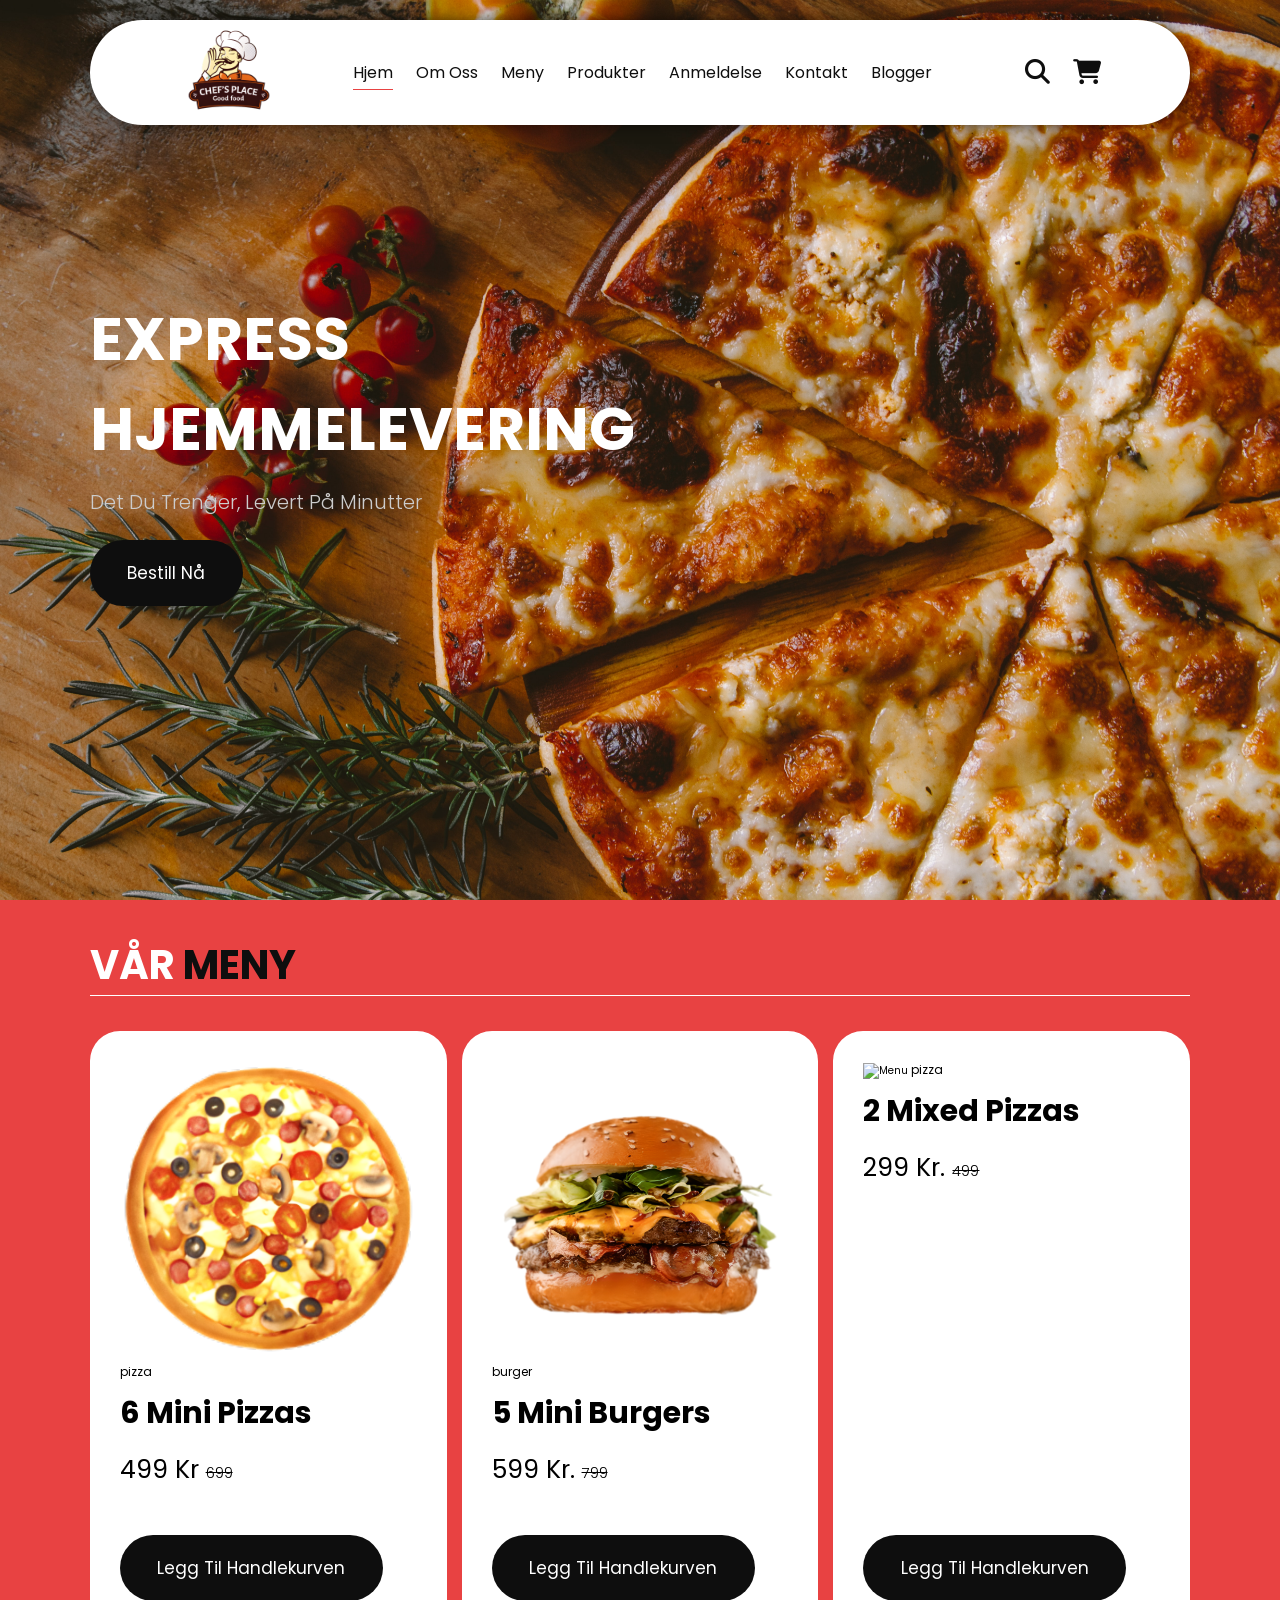
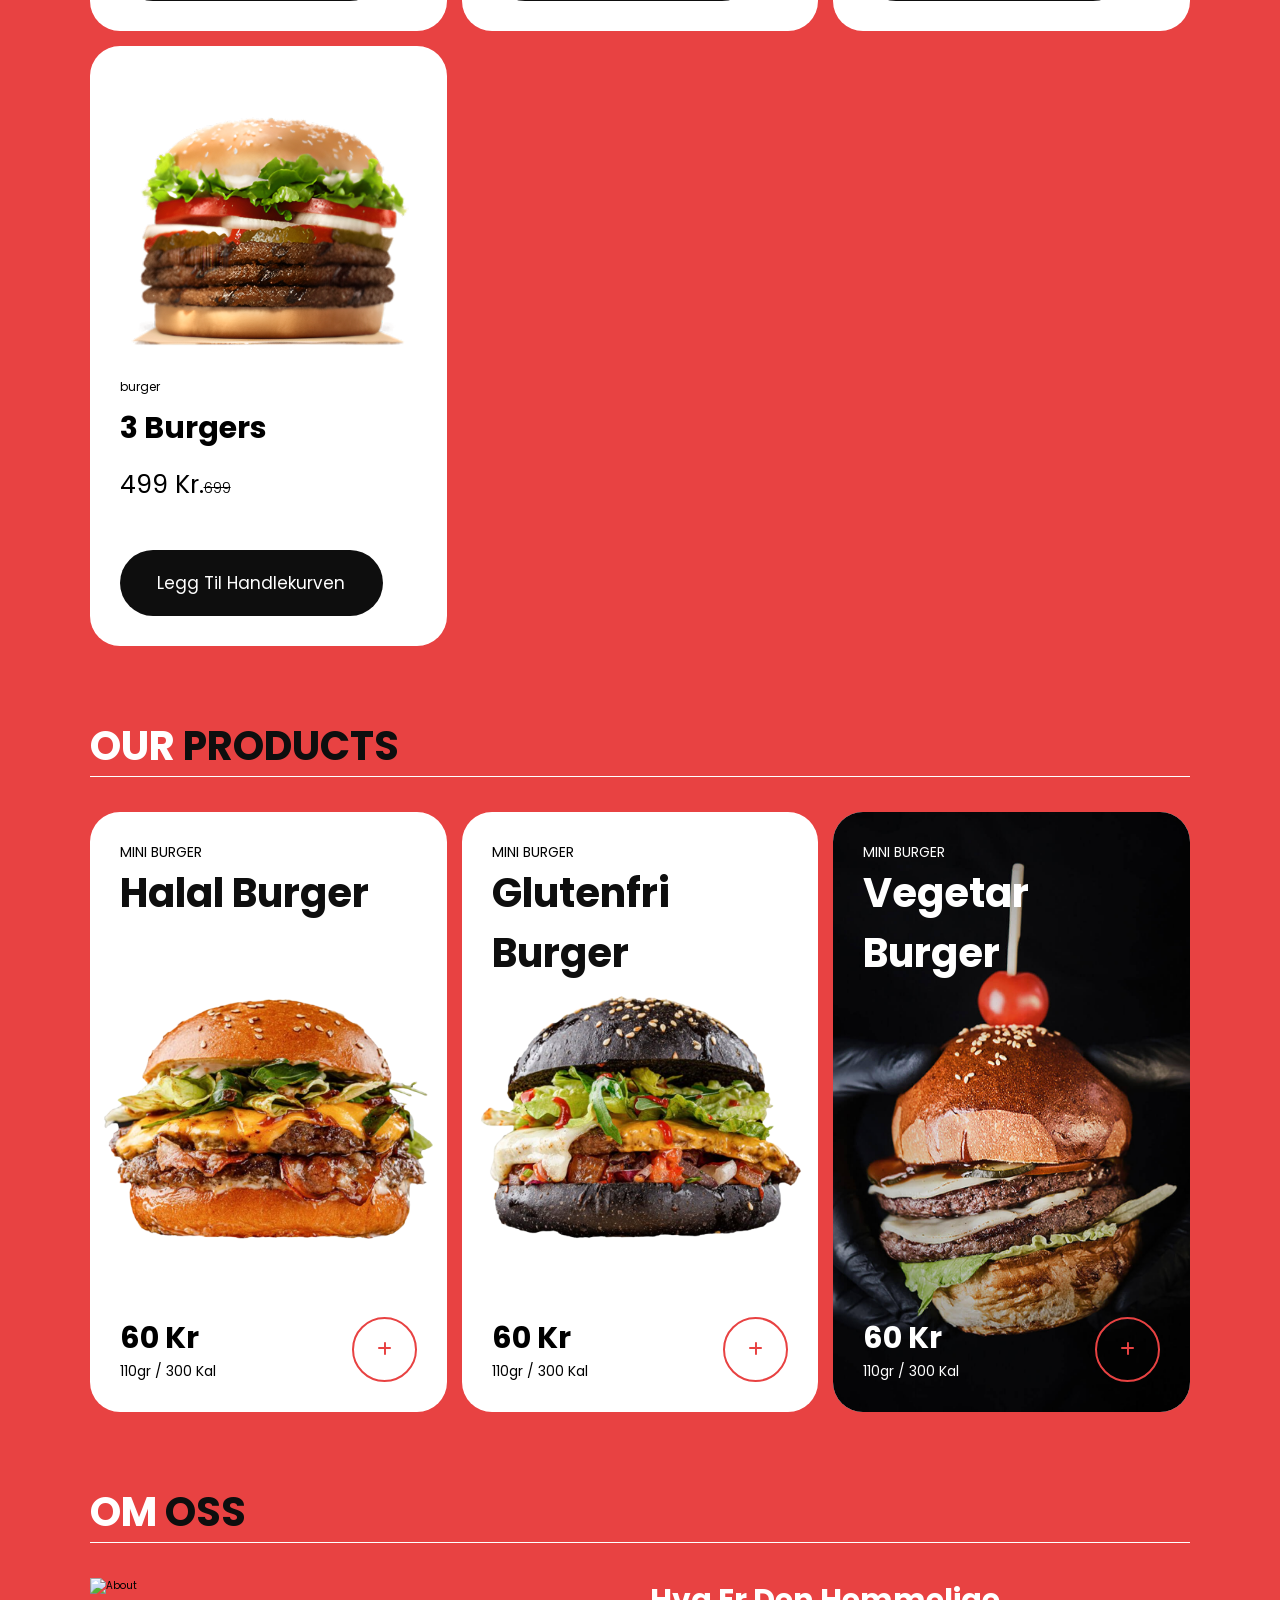
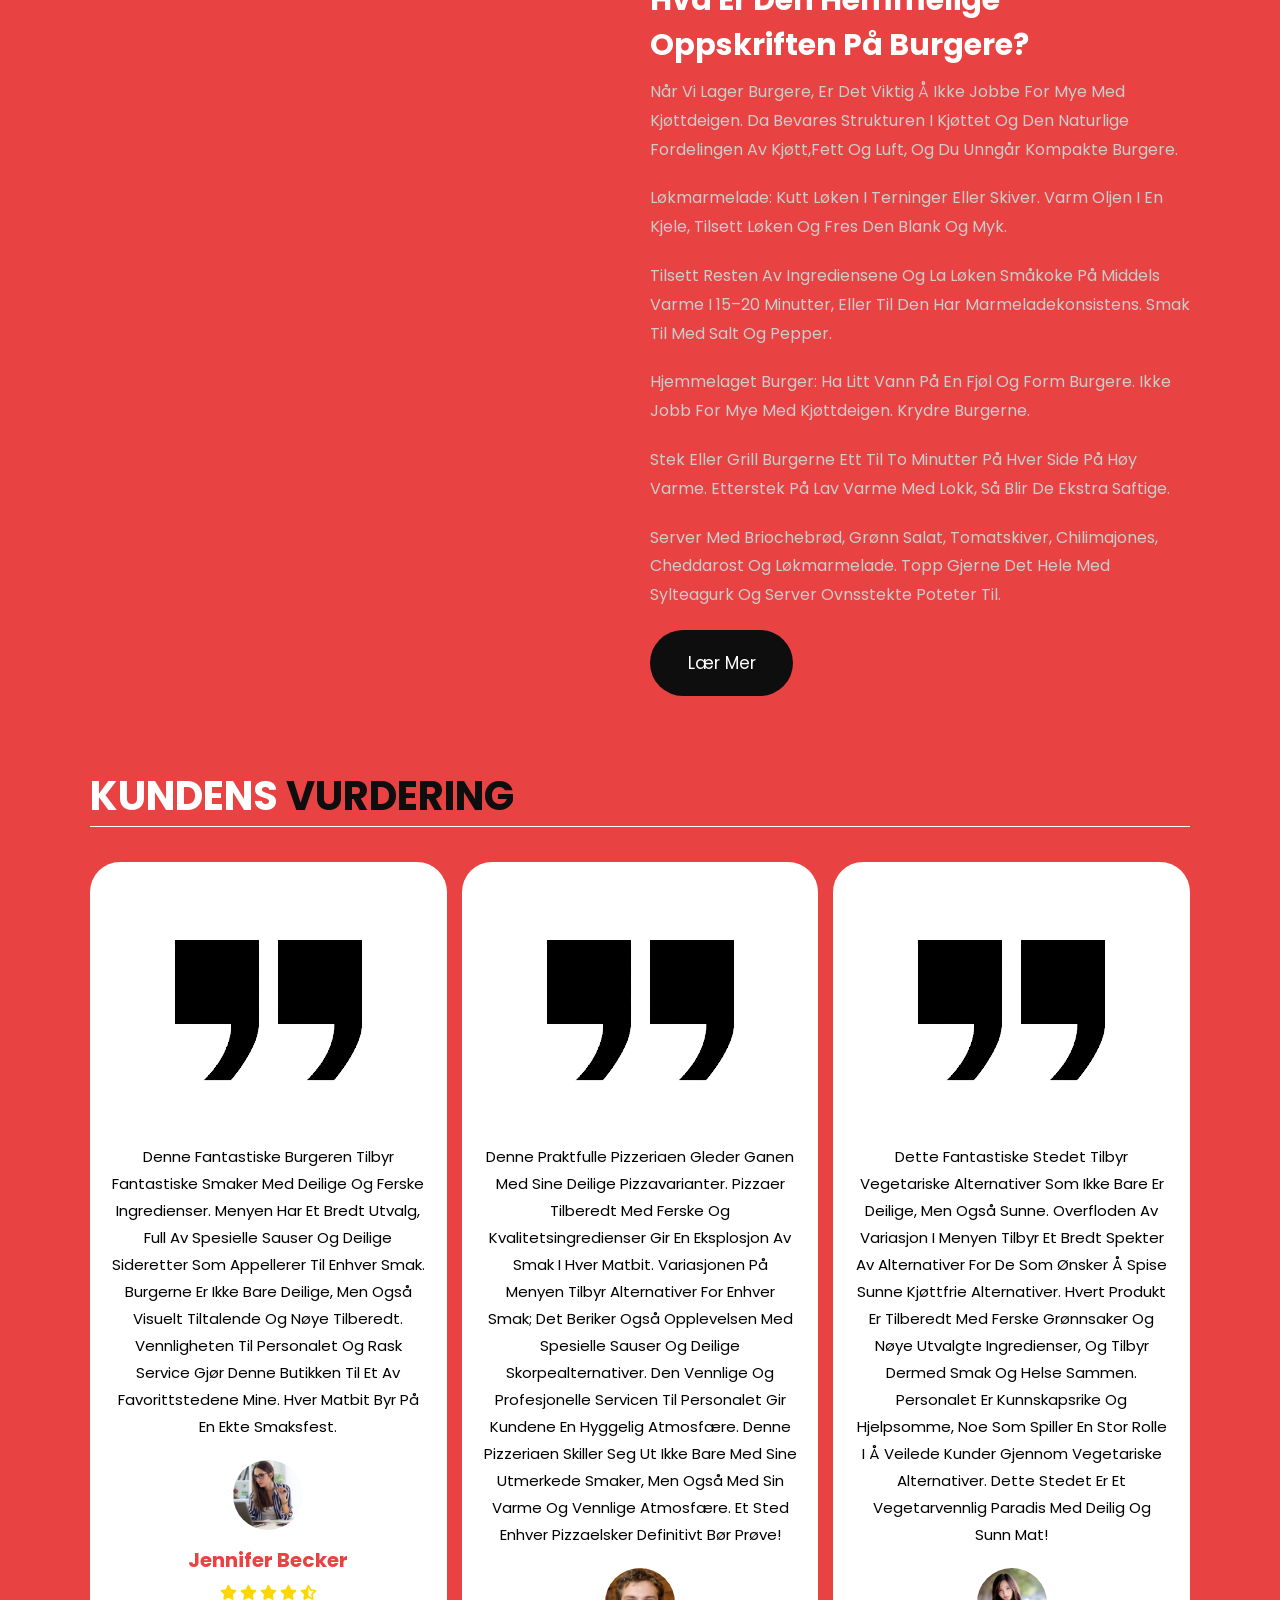
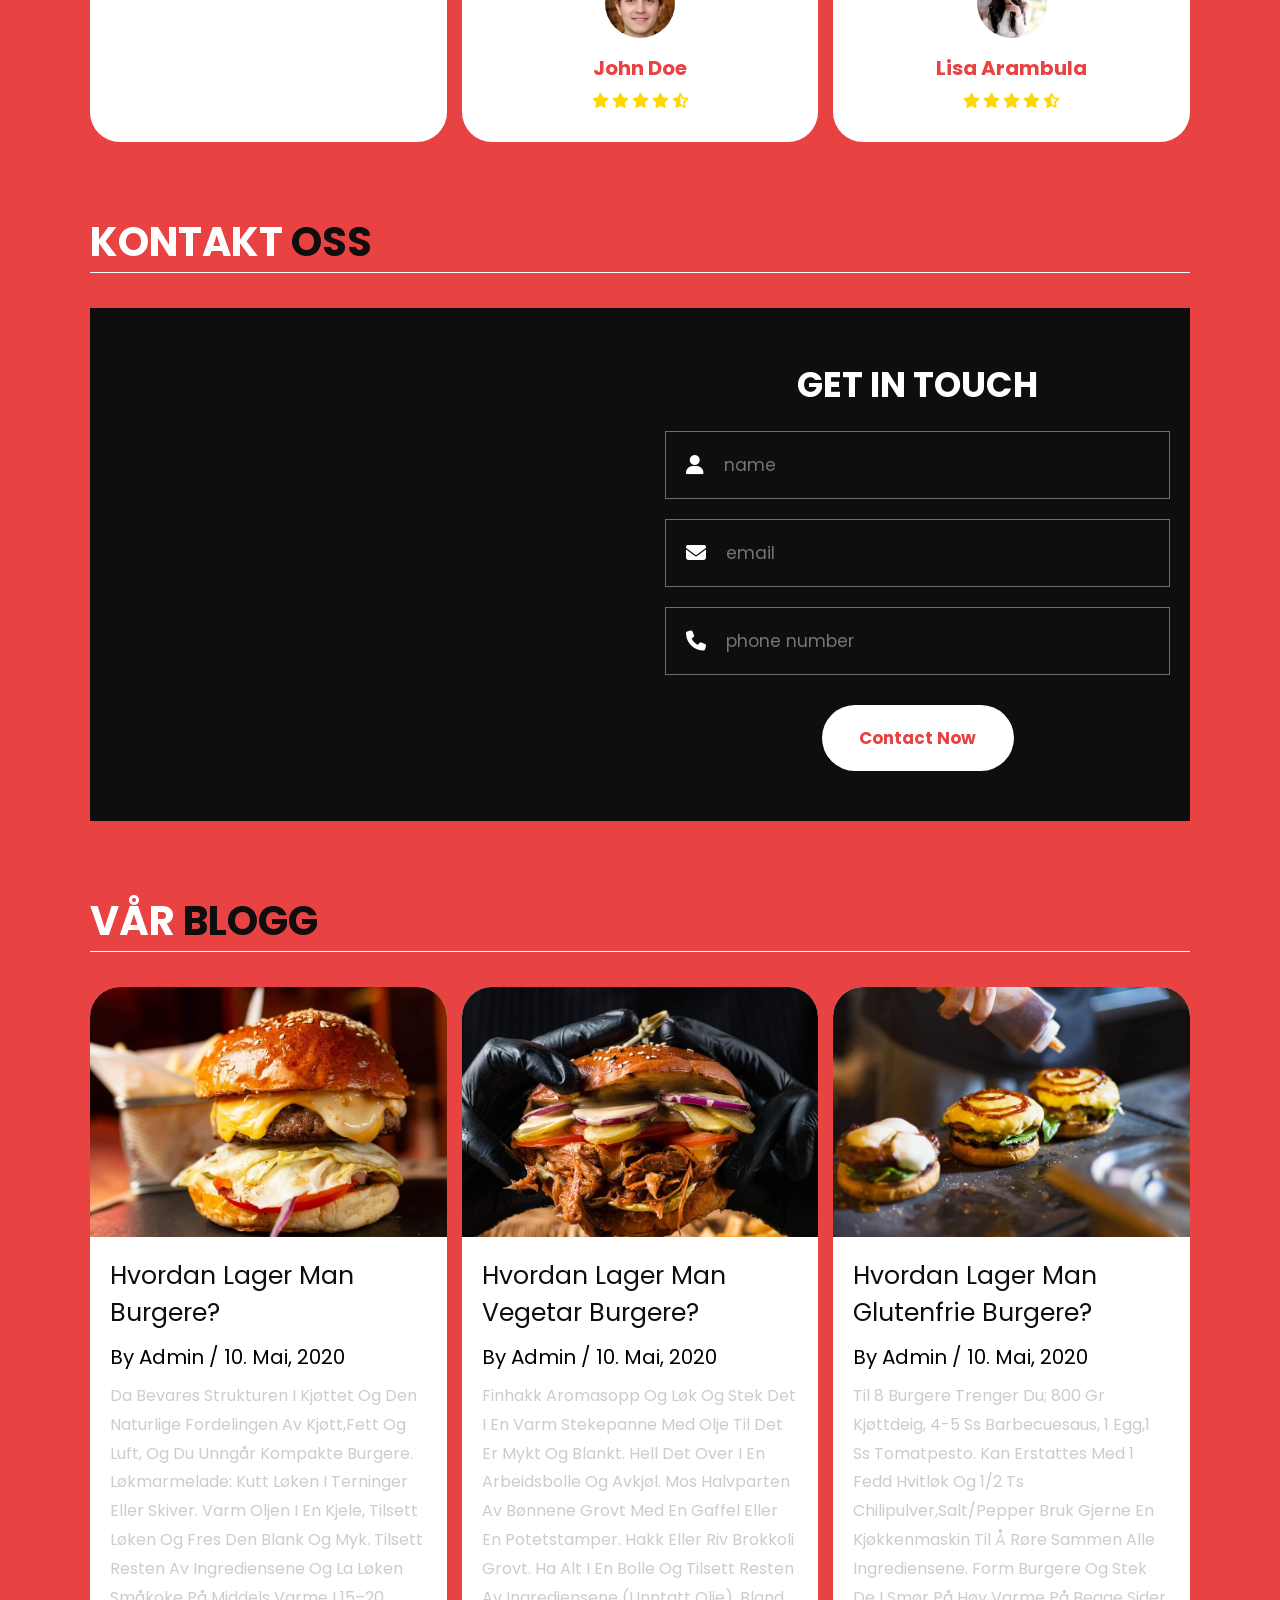
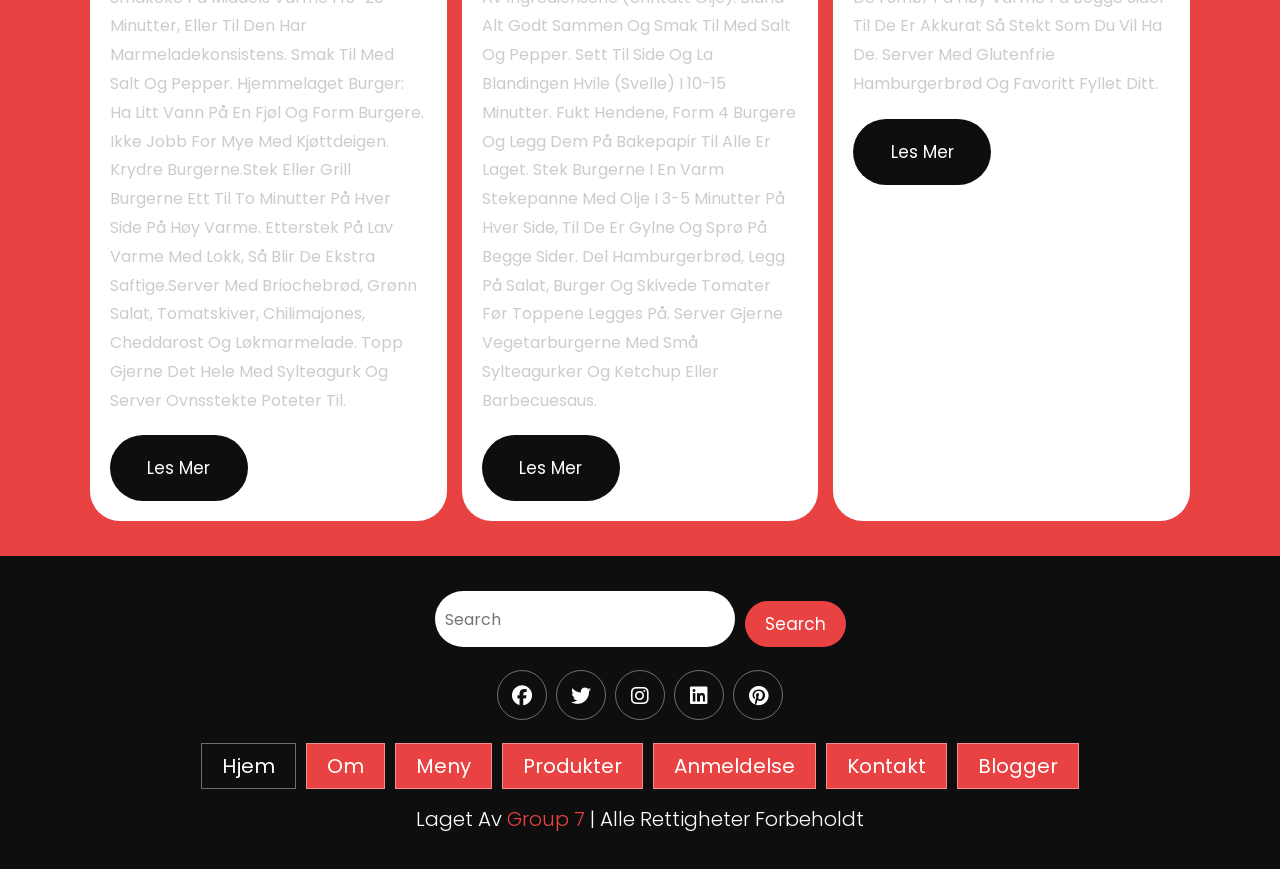
==== Group/index.html @ 188da36e "Add files via upload" ====
<!DOCTYPE html>
<html lang="en">
  <head>
    <meta charset="UTF-8" />
    <meta http-equiv="X-UA-Compatible" content="IE=edge" />
    <meta name="viewport" content="width=device-width, initial-scale=1.0" />
    <link
      rel="stylesheet"
      href="https://cdnjs.cloudflare.com/ajax/libs/font-awesome/6.1.1/css/all.min.css"
      integrity="sha512-KfkfwYDsLkIlwQp6LFnl8zNdLGxu9YAA1QvwINks4PhcElQSvqcyVLLD9aMhXd13uQjoXtEKNosOWaZqXgel0g=="
      crossorigin="anonymous"
      referrerpolicy="no-referrer"
    />
    <title>Restaurant Web Site</title>
    <link rel="stylesheet" href="styles/style.css" />
  </head>
  <body>
    <!--! header section start  -->
    <header class="header">
      <a href="#" class="logo">
        <img src="images/logo.png" alt="logo" />
      </a>
      <nav class="navbar">
        <a href="index.html" class="active">Hjem</a>
        <a href="about.html">Om Oss</a>
        <a href="menu.html">Meny</a>
        <a href="produkter.html">Produkter</a>
        <a href="review.html">Anmeldelse</a>
        <a href="contact.html">Kontakt</a>
        <a href="blogs.html">Blogger</a>
      </nav>

      <div class="buttons">
        <button id="search-btn">
          <i class="fas fa-search"></i>
        </button>
        <button id="cart-btn">
          <i class="fas fa-shopping-cart"></i>
        </button>
        <button id="menu-btn">
          <i class="fas fa-bars"></i>
        </button>
      </div>

      <div class="search-form">
        <input
          type="text"
          class="search-input"
          id="search-box"
          placeholder="search here"
        />
        <i class="fas fa-search"></i>
      </div>

      <div class="cart-items-container">
        <div class="cart-item">
          <i class="fas fa-times"></i>
          <img src="images/menu-1.png" alt="menu" />
          <div class="content">
            <h3>cart item 01</h3>
            <div class="price">149 Kr./-</div>
          </div>
        </div>
        <div class="cart-item">
          <i class="fas fa-times"></i>
          <img src="images/menu-2.png" alt="menu" />
          <div class="content">
            <h3>cart item 02</h3>
            <div class="price">149 Kr./-</div>
          </div>
        </div>
        <div class="cart-item">
          <i class="fas fa-times"></i>
          <img src="images/menu-3.png" alt="menu" />
          <div class="content">
            <h3>cart item 03</h3>
            <div class="price">149 Kr./-</div>
          </div>
        </div>
        <div class="cart-item">
          <i class="fas fa-times"></i>
          <img src="images/menu-4.png" alt="menu" />
          <div class="content">
            <h3>cart item 04</h3>
            <div class="price">149 Kr./-</div>
          </div>
        </div>
        <a href="#" class="btn">til kassen</a>
      </div>
    </header>
    <!--! header section end  -->

    <!--! home section start  -->
    <section class="home" id="home">
      <div class="content">
        <h3>EXPRESS HJEMMELEVERING</h3>
        <p>
          Det du trenger, levert på minutter
        </p>
        <a href="#" class="btn">Bestill nå</a>
      </div>
    </section>
    <!--! home section end  -->

    <!--! menu section start  -->
    <section class="menu" id="menu">
      <h1 class="heading">vår <span>meny</span></h1>
      <div class="box-container">
        <div class="box">
          <div class="box-head">
            <img src="images/menu-1.png" alt="menu" />
            <span class="menu-category">PIZZA</span>
            <h3>6 Mini Pizzas</h3>
            <div class="price">499 Kr <span>699</span></div>
          </div>
          <div class="box-bottom">
            <a href="#" class="btn">Legg til handlekurven</a>
          </div>
        </div>
        <div class="box">
          <div class="box-head">
            <img src="images/menu-2.png" alt="menu" />
            <span class="menu-category">Burger</span>
            <h3>5 Mini Burgers</h3>
            <div class="price">599 Kr. <span>799</span></div>
          </div>
          <div class="box-bottom">
            <a href="#" class="btn">Legg til handlekurven</a>
          </div>
        </div>
        <div class="box">
          <div class="box-head">
            <img src="images/menu-3.png" alt="menu" />
            <span class="menu-category">PIZZA</span>
            <h3>2 Mixed Pizzas</h3>
            <div class="price">299 Kr. <span> 499</span></div>
          </div>
          <div class="box-bottom">
            <a href="#" class="btn">Legg til handlekurven</a>
          </div>
        </div>
        <div class="box">
          <div class="box-head">
            <img src="images/menu-4.png" alt="menu" />
            <span class="menu-category">Burger</span>
            <h3>3 Burgers</h3>
            <div class="price">499 Kr.<span>699</span></div>
          </div>
          <div class="box-bottom">
            <a href="#" class="btn">Legg til handlekurven</a>
          </div>
        </div>
      </div>
    </section>
    <!--! menu section end  -->

    <!--! products section start  -->
    <section class="products" id="products">
      <h1 class="heading">our <span>products</span></h1>
      <div class="box-container">
        <div class="box">
          <div class="box-head">
            <span class="title">MINI BURGER</span>
            <a href="#" class="name">Halal Burger</a>
          </div>
          <div class="image">
            <img src="images/product-1.png" alt="" />
          </div>
          <div class="box-bottom">
            <div class="info">
              <b class="price">60 Kr</b>
              <span class="amount">110gr / 300 Kal</span>
            </div>
            <div class="product-btn">
              <a href="#">
                <i class="fas fa-plus"></i>
              </a>
            </div>
          </div>
        </div>
        <div class="box">
          <div class="box-head">
            <span class="title">MINI BURGER</span>
            <a href="#" class="name">Glutenfri Burger</a>
          </div>
          <div class="image">
            <img src="images/product-2.png" alt="" />
          </div>
          <div class="box-bottom">
            <div class="info">
              <b class="price">60 Kr</b>
              <span class="amount">110gr / 300 Kal</span>
            </div>
            <div class="product-btn">
              <a href="#">
                <i class="fas fa-plus"></i>
              </a>
            </div>
          </div>
        </div>
        <div class="box dark-bg">
          <div class="box-head">
            <span class="title">MINI BURGER</span>
            <a href="#" class="name">Vegetar Burger</a>
          </div>
          <div class="image">
            <img src="images/dark-product.jpg" alt="" />
          </div>
          <div class="box-bottom">
            <div class="info">
              <b class="price">60 Kr</b>
              <span class="amount">110gr / 300 Kal</span>
            </div>
            <div class="product-btn">
              <a href="#">
                <i class="fas fa-plus"></i>
              </a>
            </div>
          </div>
        </div>
      </div>
    </section>
    <!--! products section end  -->

    <!--! about section start  -->
    <section class="about" id="about">
      <h1 class="heading">om <span>oss</span></h1>
      <div class="row">
        <div class="image">
          <img src="images/about.jpg" alt="about" />
        </div>
        <div class="content">
          <h3>Hva er den hemmelige oppskriften på burgere?</h3>
          <p>
           Når vi lager burgere, er det viktig å ikke jobbe for mye med kjøttdeigen. 
           Da bevares strukturen i kjøttet og den naturlige fordelingen av kjøtt,fett og luft, og du unngår kompakte burgere.
          </p>
          <p>
            Løkmarmelade: Kutt løken i terninger eller skiver. Varm oljen i en kjele, tilsett løken og fres den blank og myk.
          </p>
          <p>
            Tilsett resten av ingrediensene og la løken småkoke på middels varme i 15–20 minutter, eller til den har marmeladekonsistens. 
            Smak til med salt og pepper.
          </p>
          <p>
            Hjemmelaget burger: Ha litt vann på en fjøl og form burgere. Ikke jobb for mye med kjøttdeigen. Krydre burgerne.
          </p>
          <p>
            Stek eller grill burgerne ett til to minutter på hver side på høy varme. Etterstek på lav varme med lokk, så blir de ekstra saftige.
          </p>
          <p>
            Server med briochebrød, grønn salat, tomatskiver, chilimajones, cheddarost og løkmarmelade. 
            Topp gjerne det hele med sylteagurk og server ovnsstekte poteter til.
          </p>
          <a href="#" class="btn">Lær mer</a>
        </div>
      </div>
    </section>
    <!--! about section end  -->

    <!--! review section start  -->
    <section class="review" id="review">
      <h1 class="heading">kundens <span>vurdering</span></h1>
      <div class="box-container">
        <div class="box">
          <img src="images/quote.png" alt="quote" />
          <p>
            Denne fantastiske burgeren tilbyr fantastiske smaker med deilige og ferske ingredienser. 
            Menyen har et bredt utvalg, full av spesielle sauser og deilige sideretter som appellerer til enhver smak. 
            Burgerne er ikke bare deilige, men også visuelt tiltalende og nøye tilberedt. 
            Vennligheten til personalet og rask service gjør denne butikken til et av favorittstedene mine. 
            Hver matbit byr på en ekte smaksfest.
          </p>
          <img src="images/avatar-1.png" alt="avatar" class="user" />
          <h3>Jennifer Becker</h3>
          <div class="stars">
            <i class="fas fa-star"></i>
            <i class="fas fa-star"></i>
            <i class="fas fa-star"></i>
            <i class="fas fa-star"></i>
            <i class="fas fa-star-half-alt"></i>
          </div>
        </div>
        <div class="box">
          <img src="images/quote.png" alt="quote" />
          <p>
            Denne praktfulle pizzeriaen gleder ganen med sine deilige pizzavarianter. 
            Pizzaer tilberedt med ferske og kvalitetsingredienser gir en eksplosjon av smak i hver matbit. 
            Variasjonen på menyen tilbyr alternativer for enhver smak; Det beriker også opplevelsen med spesielle sauser og deilige skorpealternativer. 
            Den vennlige og profesjonelle servicen til personalet gir kundene en hyggelig atmosfære. 
            Denne pizzeriaen skiller seg ut ikke bare med sine utmerkede smaker, men også med sin varme og vennlige atmosfære. 
            Et sted enhver pizzaelsker definitivt bør prøve!
          </p>
          <img src="images/avatar-2.png" alt="avatar" class="user" />
          <h3>John Doe</h3>
          <div class="stars">
            <i class="fas fa-star"></i>
            <i class="fas fa-star"></i>
            <i class="fas fa-star"></i>
            <i class="fas fa-star"></i>
            <i class="fas fa-star-half-alt"></i>
          </div>
        </div>
        <div class="box">
          <img src="images/quote.png" alt="quote" />
          <p>
            Dette fantastiske stedet tilbyr vegetariske alternativer som ikke bare er deilige, men også sunne. 
            Overfloden av variasjon i menyen tilbyr et bredt spekter av alternativer for de som ønsker å spise sunne kjøttfrie alternativer. 
            Hvert produkt er tilberedt med ferske grønnsaker og nøye utvalgte ingredienser, og tilbyr dermed smak og helse sammen. 
            Personalet er kunnskapsrike og hjelpsomme, noe som spiller en stor rolle i å veilede kunder gjennom vegetariske alternativer. 
            Dette stedet er et vegetarvennlig paradis med deilig og sunn mat!
          </p>
          <img src="images/avatar-3.png" alt="avatar" class="user" />
          <h3>Lisa Arambula</h3>
          <div class="stars">
            <i class="fas fa-star"></i>
            <i class="fas fa-star"></i>
            <i class="fas fa-star"></i>
            <i class="fas fa-star"></i>
            <i class="fas fa-star-half-alt"></i>
          </div>
        </div>
      </div>
    </section>
    <!--! review section end  -->

    <!--! contact section start  -->
    <section class="contact" id="contact">
      <h1 class="heading">Kontakt <span>oss</span></h1>
      <div class="row">
        <iframe
          class="map"
          src="https://www.google.com/maps/embed?pb=!1m18!1m12!1m3!1d64915.3130275022!2d8.919912361915458!3d59.43968668289546!2m3!1f0!2f0!3f0!3m2!1i1024!2i768!4f13.1!3m3!1m2!1s0x46474e788c5012f5%3A0xd43bd1440190d12!2sB%C3%B8%2C%20Midt-telemark!5e0!3m2!1str!2sno!4v1709452170781!5m2!1str!2sno"
          loading="lazy"
          referrerpolicy="no-referrer-when-downgrade"
        ></iframe>
        <form>
          <h3>get in touch</h3>
          <div class="inputBox">
            <i class="fas fa-user"></i>
            <input type="text" placeholder="name" />
          </div>
          <div class="inputBox">
            <i class="fas fa-envelope"></i>
            <input type="email" placeholder="email" />
          </div>
          <div class="inputBox">
            <i class="fas fa-phone"></i>
            <input type="number" placeholder="phone number" />
          </div>
          <input type="submit" class="btn" value="contact now" />
        </form>
      </div>
    </section>
    <!--! contact section end  -->

    <!--! blogs section start  -->
    <section class="blogs" id="blogs">
      <h1 class="heading">vår <span>blogg</span></h1>
      <div class="box-container">
        <div class="box">
          <div class="image">
            <img src="images/blog-1.jpg" alt="blog" />
          </div>
          <div class="content">
            <a href="#" class="title">hvordan lager man burgere?</a>
            <span>by admin / 10. mai, 2020</span>
            <p>
              Da bevares strukturen i kjøttet og den naturlige fordelingen av kjøtt,fett og luft, og du unngår kompakte burgere.
              Løkmarmelade: Kutt løken i terninger eller skiver. Varm oljen i en kjele, tilsett løken og fres den blank og myk.
              Tilsett resten av ingrediensene og la løken småkoke på middels varme i 15–20 minutter, eller til den har marmeladekonsistens. 
              Smak til med salt og pepper.
              Hjemmelaget burger: Ha litt vann på en fjøl og form burgere. Ikke jobb for mye med kjøttdeigen. 
              Krydre burgerne.Stek eller grill burgerne ett til to minutter på hver side på høy varme. 
              Etterstek på lav varme med lokk, så blir de ekstra saftige.Server med briochebrød, grønn salat, tomatskiver, chilimajones, cheddarost og løkmarmelade. 
              Topp gjerne det hele med sylteagurk og server ovnsstekte poteter til.
            </p>
            <a href="#" class="btn">Les mer</a>
          </div>
        </div>
        <div class="box">
          <div class="image">
            <img src="images/blog-2.jpg" alt="blog" />
          </div>
          <div class="content">
            <a href="#" class="title">hvordan lager man vegetar burgere?</a>
            <span>by admin / 10. mai, 2020</span>
            <p>
              Finhakk aromasopp og løk og stek det i en varm stekepanne med olje til det er mykt og blankt. Hell det over i en arbeidsbolle og avkjøl.
              Mos halvparten av bønnene grovt med en gaffel eller en potetstamper. Hakk eller riv brokkoli grovt. Ha alt i en bolle og tilsett resten av ingrediensene (unntatt olje). Bland alt godt sammen og smak til med salt og pepper. Sett til side og la blandingen hvile (svelle) i 10-15 minutter.
              Fukt hendene, form 4 burgere og legg dem på bakepapir til alle er laget. Stek burgerne i en varm stekepanne med olje i 3-5 minutter på hver side, til de er gylne og sprø på begge sider.
              Del hamburgerbrød, legg på salat, burger og skivede tomater før toppene legges på.
              Server gjerne vegetarburgerne med små sylteagurker og ketchup eller barbecuesaus.
            </p>
            <a href="#" class="btn">Les mer</a>
          </div>
        </div>
        <div class="box">
          <div class="image">
            <img src="images/blog-3.jpg" alt="blog" />
          </div>
          <div class="content">
            <a href="#" class="title">hvordan lager man glutenfrie burgere?</a>
            <span>by admin / 10. mai, 2020</span>
            <p>
              Til 8 burgere trenger du;
              800 gr kjøttdeig, 4-5 ss barbecuesaus, 1 egg,1 ss tomatpesto. 
              Kan erstattes med 1 fedd hvitløk og 1/2 ts chilipulver,salt/pepper
              Bruk gjerne en kjøkkenmaskin til å røre sammen alle ingrediensene. Form burgere og stek de i  smør på høy varme på begge sider til de er akkurat så stekt som du vil ha de. Server med glutenfrie hamburgerbrød og favoritt fyllet ditt.
            </p>
            <a href="#" class="btn">Les mer</a>
          </div>
        </div>
      </div>
    </section>
    <!--! blogs section end  -->

    <!--! footer section start  -->
    <section class="footer">
      <div class="search">
        <input type="text" class="search-input" placeholder="Search" />
        <button class="btn btn-primary">search</button>
      </div>
      <div class="share">
        <a href="#" class="fab fa-facebook"></a>
        <a href="#" class="fab fa-twitter"></a>
        <a href="#" class="fab fa-instagram"></a>
        <a href="#" class="fab fa-linkedin"></a>
        <a href="#" class="fab fa-pinterest"></a>
      </div>

      <div class="links">
        <a href="#" class="active">Hjem</a>
        <a href="#">Om</a>
        <a href="#">Meny</a>
        <a href="#">Produkter</a>
        <a href="#">Anmeldelse</a>
        <a href="#">Kontakt</a>
        <a href="#">Blogger</a>
      </div>

      <div class="credit">
        Laget av <span>Group 7</span> | Alle Rettigheter Forbeholdt
      </div>
    </section>
    <!--! footer section end  -->

    <script src="js/script.js"></script>
  </body>
</html>
---- Group/styles/style.css ----
@import url("https://fonts.googleapis.com/css2?family=Poppins:wght@100;300;400;500;600&display=swap");

:root {
  --main-color: #e84242;
  --black-color: #0e0e0e;
  --border: 0.1rem solid rgba(255, 255, 255, 0.4);
}

* {
  font-family: "Poppins", sans-serif;
  margin: 0;
  padding: 0;
  box-sizing: border-box;
  outline: none;
  border: none;
  text-decoration: none;
  text-transform: capitalize;
  transition: 0.2s ease;
}

/*! base html codes  */
html {
  font-size: 62.5%;
  scroll-padding-top: 9rem;
  scroll-behavior: smooth;
  overflow-x: hidden;
}

html::-webkit-scrollbar {
  width: 0.8rem;
  background-color: white;
}

html::-webkit-scrollbar-track {
  background-color: transparent;
}

html::-webkit-scrollbar-thumb {
  border-radius: 3rem;
  background-color: var(--black-color);
}

body {
  background-color: var(--main-color);
  overflow-x: hidden;
}

section {
  padding: 3.5rem 7%;
}

a {
  color: var(--black-color);
  text-decoration: none;
}

.btn {
  margin-top: 1rem;
  display: inline-block;
  padding: 2rem 3.75rem;
  border-radius: 30rem;
  font-size: 1.7rem;
  color: #fff;
  background-color: var(--black-color);
  cursor: pointer;
}

.btn:hover {
  opacity: 0.9;
}

.heading {
  color: #fff;
  text-transform: uppercase;
  font-size: 4rem;
  margin-bottom: 3.5rem;
  border-bottom: 0.1rem solid #fff;
}

.heading span {
  color: var(--black-color);
  text-transform: uppercase;
}

.search-input {
  font-size: 1.6rem;
  color: var(--black-color);
  padding: 1rem;
  text-transform: none;
  border-radius: 3rem;
}

/*! header start  */

.header .search-form {
  position: absolute;
  top: 115%;
  right: 7%;
  background-color: #fff;
  width: 50rem;
  height: 5rem;
  display: flex;
  align-items: center;
  border-radius: 3rem;
  box-shadow: 0px 0px 25px 2px rgb(0 0 0 / 75%);
  transform: scaleY(0);
}

.header .search-form.active {
  transform: scaleY(1);
}

.header .search-form i {
  cursor: pointer;
  font-size: 2.2rem;
  margin-right: 1.5rem;
  color: var(--black-color);
}

.header .search-form input {
  width: 100%;
}

.header .logo img {
  height: 10rem;
}

.header {
  background-color: #fff;
  display: flex;
  align-items: center;
  justify-content: space-between;
  padding: 0 7%;
  margin: 2rem 7%;
  border-radius: 30rem;
  box-shadow: 0px 0px 17px -2px rgba(0, 0, 0, 0.75);
  position: sticky;
  top: 0;
  z-index: 1000;
}

.header .navbar a {
  margin: 0 1rem;
  font-size: 1.6rem;
  color: var(--black-color);
  border-bottom: 0.1rem solid transparent;
}

.header .navbar .active,
.header .navbar a:hover {
  border-color: var(--main-color);
  padding-bottom: 0.5rem;
}

.header .buttons button {
  cursor: pointer;
  font-size: 2.5rem;
  margin-left: 2rem;
  background-color: transparent;
  color: var(--black-color);
}

.header .cart-items-container {
  position: absolute;
  top: 95%;
  height: calc(100vh - 9rem);
  width: 35rem;
  background-color: #fff;
  box-shadow: 0px 20px 14px 0px rgb(0 0 0 / 75%);
  right: -100%;
}

.header .cart-items-container.active {
  right: 3rem;
}

.header .cart-items-container .cart-item {
  position: relative;
  display: flex;
  align-items: center;
  gap: 1.5rem;
  padding: 1.5rem;
}

.header .cart-items-container .cart-item:hover {
  box-shadow: 0px 0px 10px 0px rgba(0, 0, 0, 0.75);
}

.header .cart-items-container .cart-item .fa-times {
  position: absolute;
  top: 1rem;
  right: 1.5rem;
  font-size: 2rem;
  cursor: pointer;
  color: var(--black-color);
}

.header .cart-items-container .cart-item img {
  height: 7rem;
}

.header .cart-items-container .cart-item .content h3 {
  font-size: 2rem;
  color: var(--black-color);
  padding-bottom: 0.5rem;
}

.header .cart-items-container .cart-item .content .price {
  font-size: 1.5rem;
  color: var(--black-color);
}

.header .cart-items-container .btn {
  width: 100%;
  text-align: center;
  border-radius: unset;
}

.header #menu-btn {
  display: none;
}

/*! header end  */

/*! home start  */
.home {
  min-height: 100vh;
  background: url(../images/home.jpg) no-repeat;
  background-size: cover;
  background-position: center;
  margin-top: -14.5rem;
  display: flex;
  align-items: center;
}

.home .content {
  max-width: 60rem;
}

.home .content h3 {
  font-size: 6rem;
  color: #fff;
}

.home .content p {
  font-size: 2rem;
  font-weight: 300;
  line-height: 1.8;
  padding: 1rem 0;
  color: #ccc;
}
/*! home end  */

/*! menu start  */
.menu .box-container {
  display: grid;
  grid-template-columns: repeat(auto-fit, minmax(30rem, 1fr));
  gap: 1.5rem;
}

.menu .box-container .box {
  padding: 3rem;
  background-color: #fff;
  border-radius: 3rem;
  background-color: #fff;
  min-height: 60rem;
  display: flex;
  flex-direction: column;
  align-items: flex-start;
  justify-content: space-between;
}

.menu .box-container .box img {
  width: 100%;
  object-fit: cover;
}

.menu .box-container .box .menu-category {
  font-size: 1.2rem;
  text-transform: lowercase;
}

.menu .box-container .box h3 {
  font-size: 3rem;
  padding: 1rem 0;
}

.menu .box-container .box .price {
  font-size: 2.5rem;
  padding: 0.5rem 0;
}

.menu .box-container .box .price span {
  font-size: 1.5rem;
  text-decoration: line-through;
  font-weight: 300;
}

/*! menu end  */

/*! producst start  */
.products .box-container {
  display: grid;
  grid-template-columns: repeat(auto-fit, minmax(30rem, 1fr));
  gap: 1.5rem;
}

.products .box-container .box {
  text-align: center;
  background-color: #fff;
  position: relative;
  border-radius: 3rem;
  height: 60rem;
  display: flex;
  flex-direction: column;
  justify-content: space-between;
  padding: 3rem;
}

.products .box-container .box .box-head {
  display: flex;
  flex-direction: column;
  align-items: flex-start;
  position: relative;
  z-index: 10;
}

.products .box-container .box .box-head .title {
  font-size: 1.4rem;
}

.products .box-container .box .box-head .name {
  font-size: 4rem;
  font-weight: bold;
  text-align: start;
  overflow-wrap: anywhere;
}

.products .box-container .dark-bg .box-head .name,
.products .box-container .dark-bg .box-head .title {
  color: #fff;
}

.products .box-container img {
  position: absolute;
  top: 50%;
  left: 50%;
  width: 100%;
  object-fit: cover;
  transform: translate(-50%, -50%);
  border-radius: 3rem;
}

.products .box-container .dark-bg img {
  top: 0;
  left: 0;
  width: 100%;
  height: 100%;
  transform: unset;
}

.products .box-container .box-bottom {
  display: flex;
  justify-content: space-between;
  align-items: center;
  position: relative;
  z-index: 10;
}

.products .box-container .box-bottom .info {
  display: flex;
  flex-direction: column;
  align-items: flex-start;
}

.products .box-container .box-bottom .info .price {
  font-size: 3rem;
}

.products .box-container .box-bottom .info .amount {
  font-size: 1.4rem;
}

.products .box-container .dark-bg .box-bottom .info .price,
.products .box-container .dark-bg .box-bottom .info .amount {
  color: #fff;
}

.products .box-container .box-bottom .product-btn a {
  display: flex;
  align-items: center;
  justify-content: center;
  border-radius: 50%;
  width: 6.5rem;
  height: 6.5rem;
  border: 0.2rem solid var(--main-color);
}

.products .box-container .box-bottom .product-btn a i {
  font-size: 1.6rem;
  color: var(--main-color);
}

/*! producst end  */

/*! about start  */
.about .row {
  display: flex;
  flex-wrap: wrap;
  column-gap: 2rem;
}

.about .row .image {
  flex: 1 1 45rem;
}

.about .row img {
  width: 100%;
}

.about .row .content {
  flex: 1 1 45rem;
}

.about .row .content h3 {
  font-size: 3rem;
  color: #fff;
}

.about .row .content p {
  font-size: 1.6rem;
  color: #ccc;
  padding: 1rem 0;
  line-height: 1.8;
}

/*! about end  */

/*! review start  */
.review .box-container {
  display: grid;
  grid-template-columns: repeat(auto-fit, minmax(30rem, 1fr));
  gap: 1.5rem;
}

.review .box-container .box {
  border: var(--border);
  text-align: center;
  padding: 3rem 2rem;
  background-color: #fff;
  border-radius: 3rem;
}

.review .box-container .box p {
  font-size: 1.5rem;
  line-height: 1.8;
  padding: 2rem 0;
}

.review .box-container .box .user {
  height: 7rem;
  width: 7rem;
  border-radius: 50%;
  object-fit: cover;
}

.review .box-container .box h3 {
  padding: 1rem 0;
  font-size: 2rem;
  color: var(--main-color);
}

.review .box-container .box .stars i {
  font-size: 1.5rem;
  color: gold;
}

/*! review end  */

/*! contact start  */
.contact .row {
  display: flex;
  background-color: var(--black-color);
  flex-wrap: wrap;
  gap: 1rem;
}

.contact .row .map {
  flex: 1 1 45rem;
  width: 100%;
  object-fit: cover;
}
.contact .row form {
  flex: 1 1 45rem;
  padding: 5rem 2rem;
  text-align: center;
}

.contact .row form h3 {
  text-transform: uppercase;
  font-size: 3.5rem;
  color: #fff;
}

.contact .row form .inputBox {
  display: flex;
  align-items: center;
  margin: 2rem 0;
  border: var(--border);
}

.contact .row form .inputBox i {
  color: #fff;
  font-size: 2rem;
  padding-left: 2rem;
}

.contact .row form .inputBox input {
  width: 100%;
  padding: 2rem;
  font-size: 1.7rem;
  color: #fff;
  text-transform: none;
  background-color: transparent;
}

.contact .row form .btn {
  color: var(--main-color);
  background-color: #fff;
  font-weight: bold;
}

/*! contact end  */

/*! blog start  */
.blogs .box-container {
  display: grid;
  grid-template-columns: repeat(auto-fit, minmax(30rem, 1fr));
  gap: 1.5rem;
}

.blogs .box-container .box {
  background-color: #fff;
  border-radius: 3rem;
}

.blogs .box-container .box .image {
  height: 25rem;
  overflow: hidden;
  width: 100%;
  border-top-left-radius: 3rem;
  border-top-right-radius: 3rem;
}

.blogs .box-container .box .image img {
  height: 100%;
  object-fit: cover;
  width: 100%;
}

.blogs .box-container .box:hover .image img {
  transform: scale(1.2);
}

.blogs .box-container .box .content {
  padding: 2rem;
}

.blogs .box-container .box .content .title {
  line-height: 1.5;
  font-size: 2.5rem;
}

.blogs .box-container .box .content span {
  display: block;
  padding-top: 1rem;
  font-size: 2rem;
}

.blogs .box-container .box .content p {
  font-size: 1.6rem;
  line-height: 1.8;
  color: #ccc;
  padding: 1rem 0;
}
/*! blog end  */

/*! footer start  */
.footer {
  background-color: var(--black-color);
  text-align: center;
}

.footer .search {
  display: flex;
  justify-content: center;
}

.footer .search .search-input {
  width: 30rem;
}

.footer .search .btn-primary {
  background-color: var(--main-color);
  padding: 1rem 2rem;
  margin-left: 1rem;
}

.footer .share {
  padding: 2rem 0;
}

.footer .share a {
  width: 5rem;
  height: 5rem;
  line-height: 5rem;
  color: #fff;
  font-size: 2rem;
  border: var(--border);
  border-radius: 50%;
  margin: 0.3rem;
}

.footer .share a:hover {
  background-color: var(--main-color);
}

.footer .links {
  display: flex;
  justify-content: center;
  flex-wrap: wrap;
  gap: 1rem;
}

.footer .links a {
  background-color: var(--main-color);
  padding: 0.7rem 2rem;
  color: #fff;
  font-size: 2rem;
  border: var(--border);
}

.footer .links a:hover {
  background-color: var(--black-color);
  opacity: 0.7;
}

.footer .links a.active {
  background-color: var(--black-color);
}

.footer .credit {
  font-size: 2rem;
  color: #fff;
  font-weight: 300;
  padding-top: 1.5rem;
}

.footer .credit span {
  color: var(--main-color);
}
/*! footer end  */

/*! responsive start  */
@media (max-width: 991px) {
  html {
    font-size: 55%;
  }

  .header {
    padding: 1.5rem 2rem;
  }

  .header .logo img {
    height: 7rem;
  }

  section {
    padding: 2rem;
  }

  .products .box-container .box .box-head .name {
    font-size: 3.4rem;
  }
}

@media (max-width: 768px) {
  .header #menu-btn {
    display: inline-block;
  }

  .header .navbar {
    position: absolute;
    top: 95%;
    background-color: #fff;
    height: calc(100vh - 9rem);
    width: 30rem;
    box-shadow: 0px 20px 14px 0px rgb(0 0 0 / 75%);
    right: -100%;
  }

  .header .navbar.active {
    right: 3rem;
  }

  .header .navbar a {
    color: var(--black-color);
    display: block;
    margin: 1.5rem;
    padding: 0.5rem;
    font-size: 2rem;
  }
}

@media (max-width: 576px) {
  html {
    font-size: 50%;
  }

  .header .search-form {
    width: 30rem;
  }
}

/*! responsive end  */
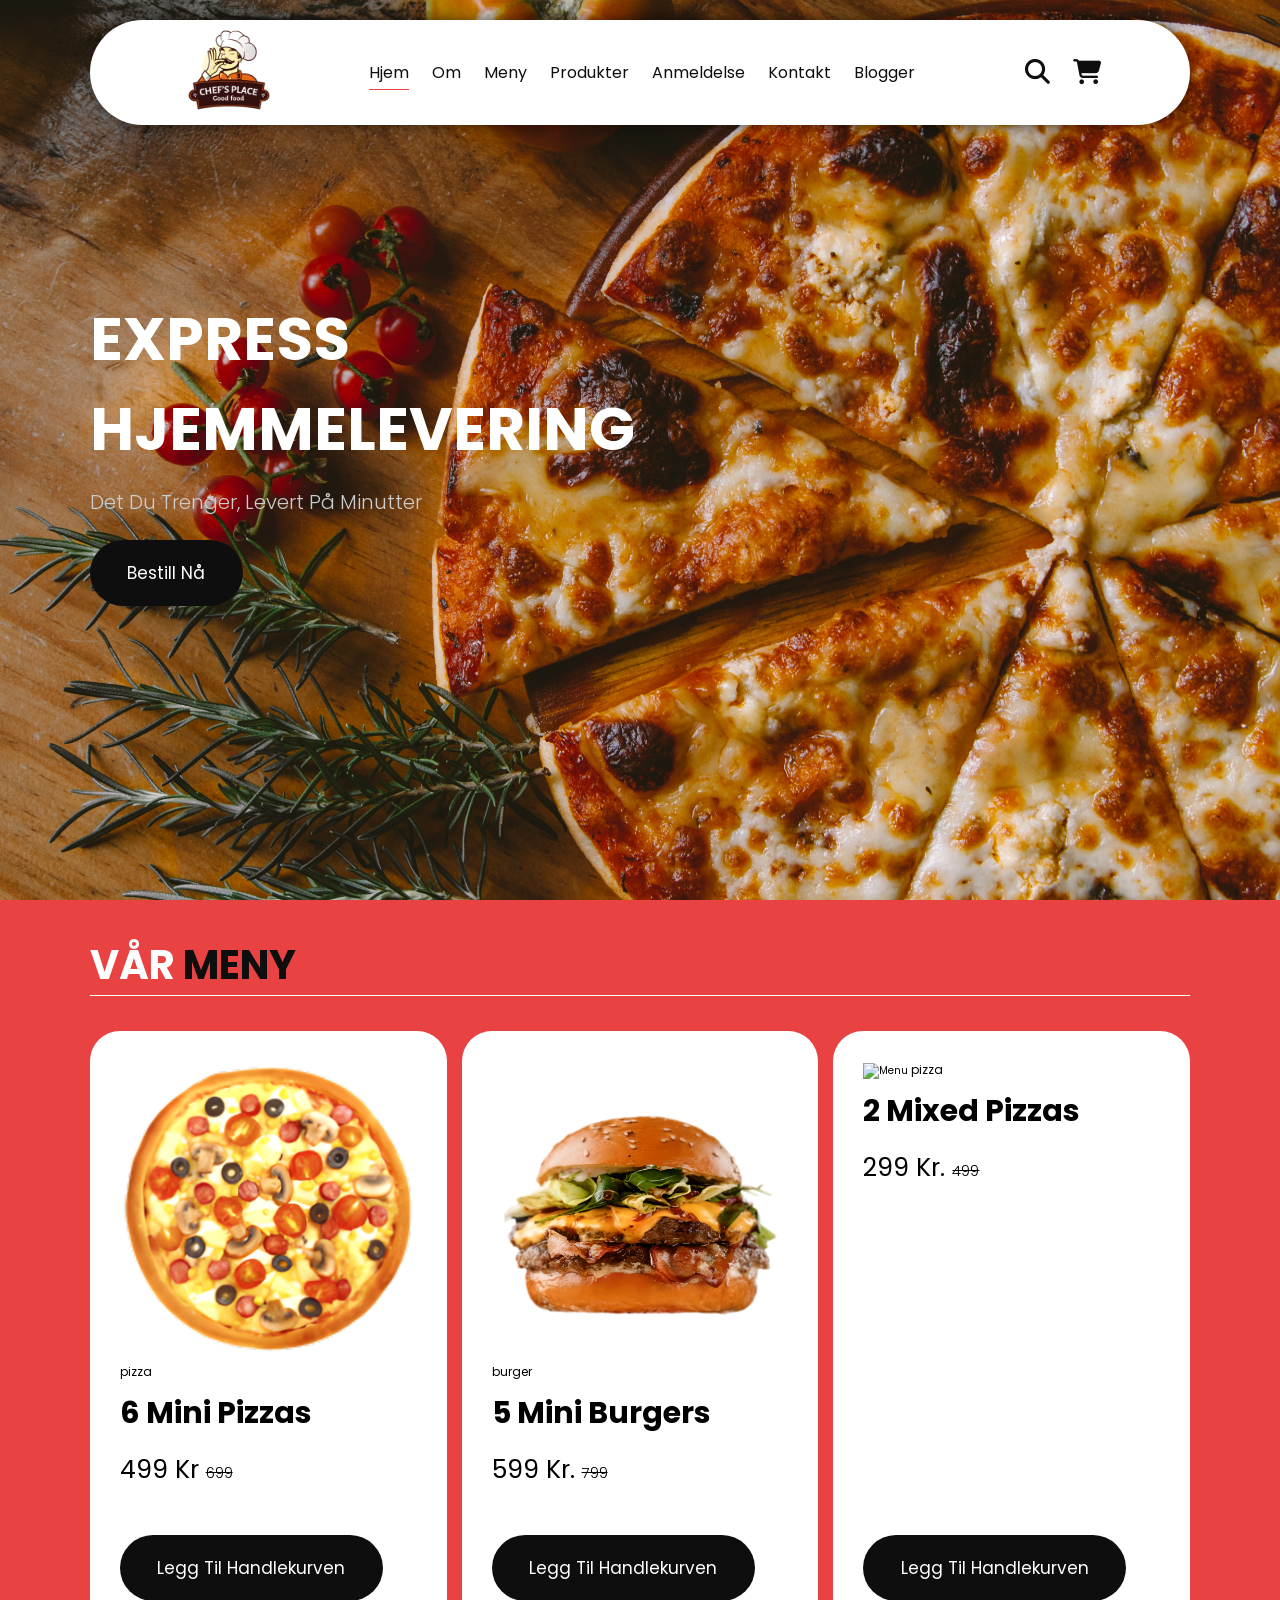
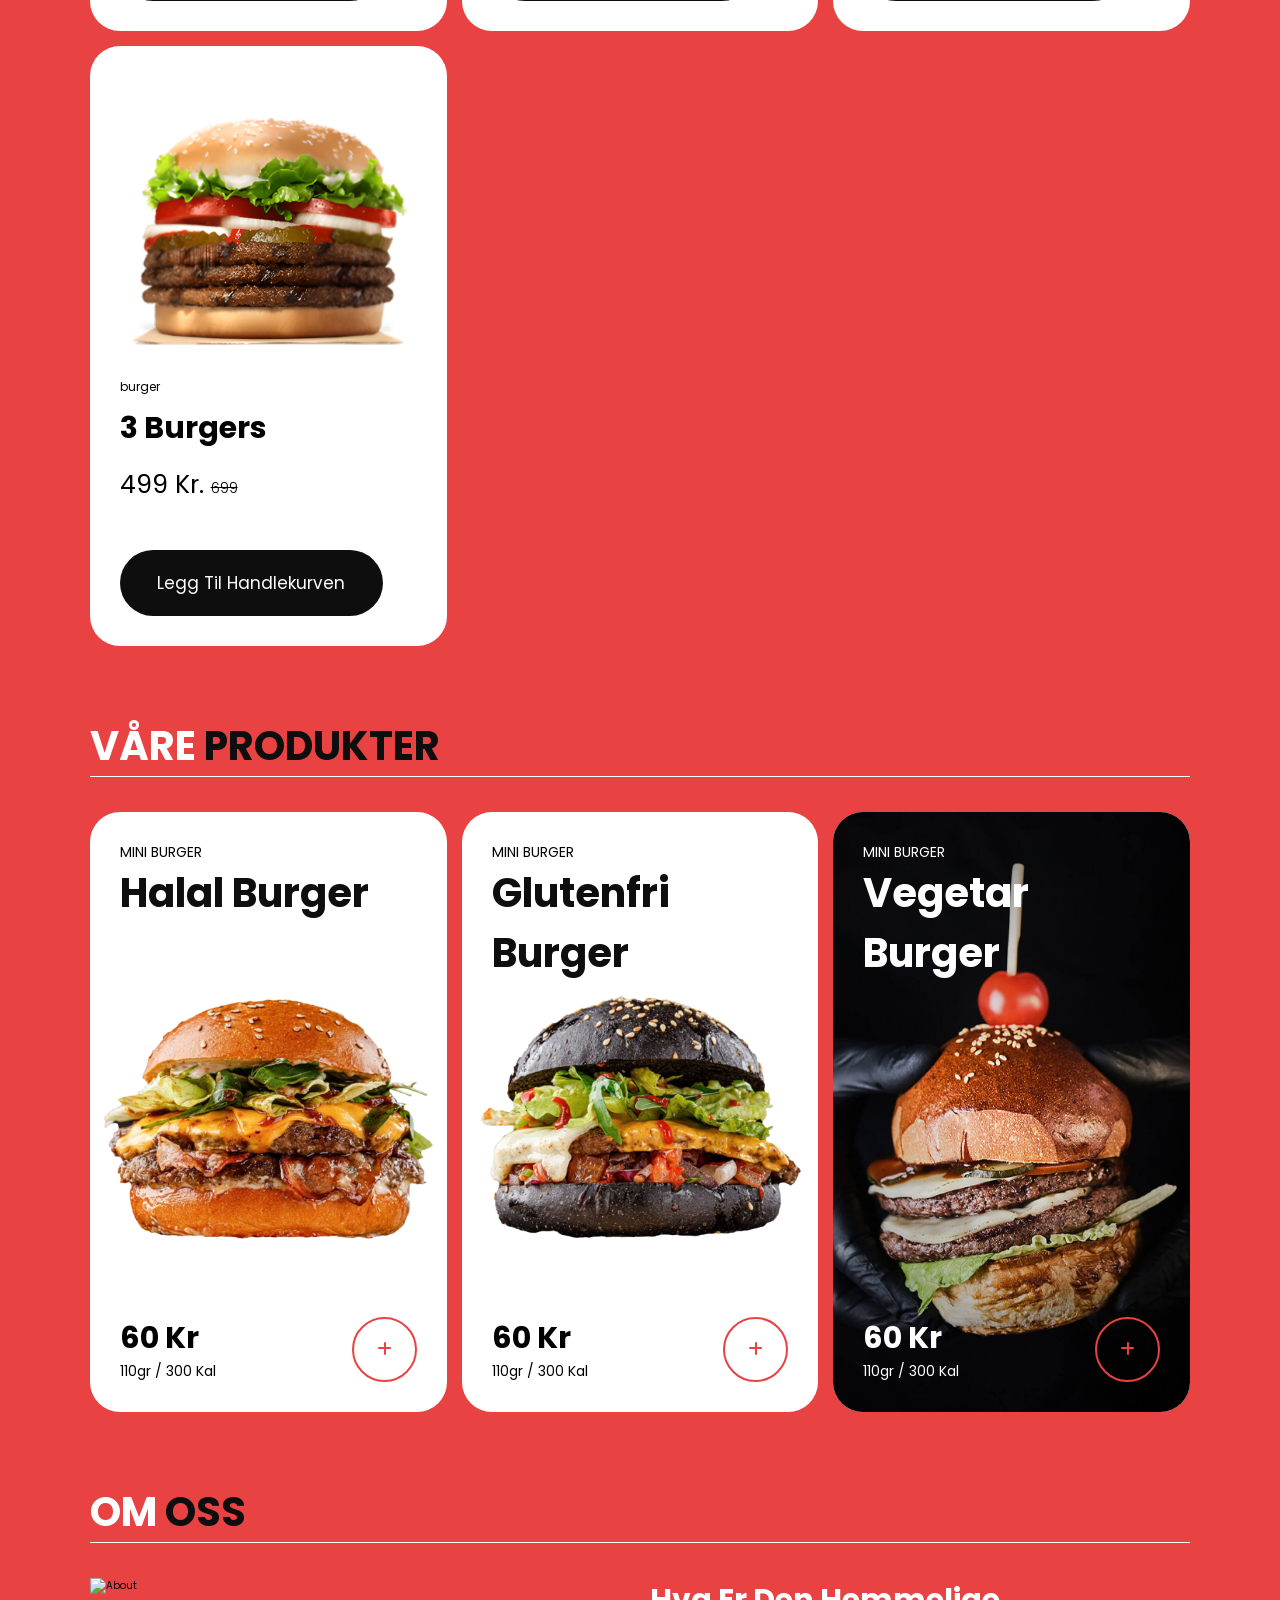
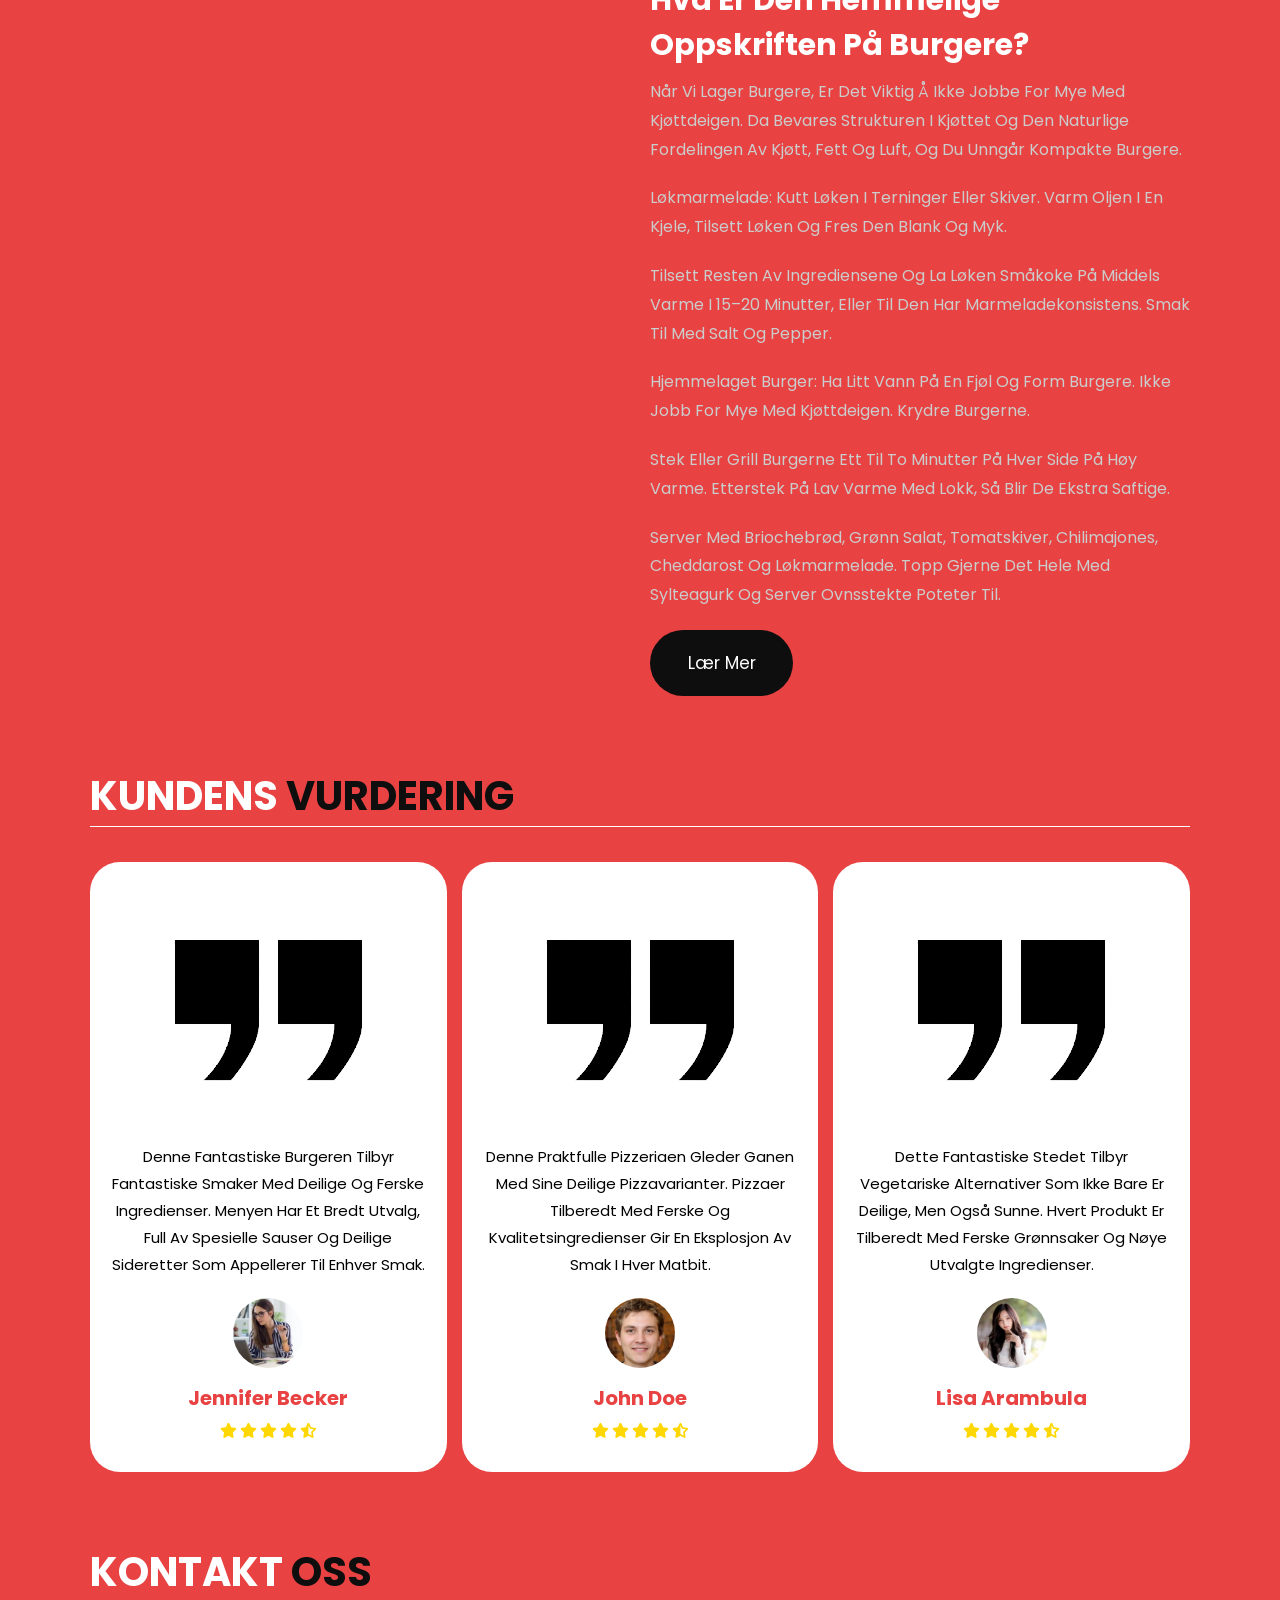
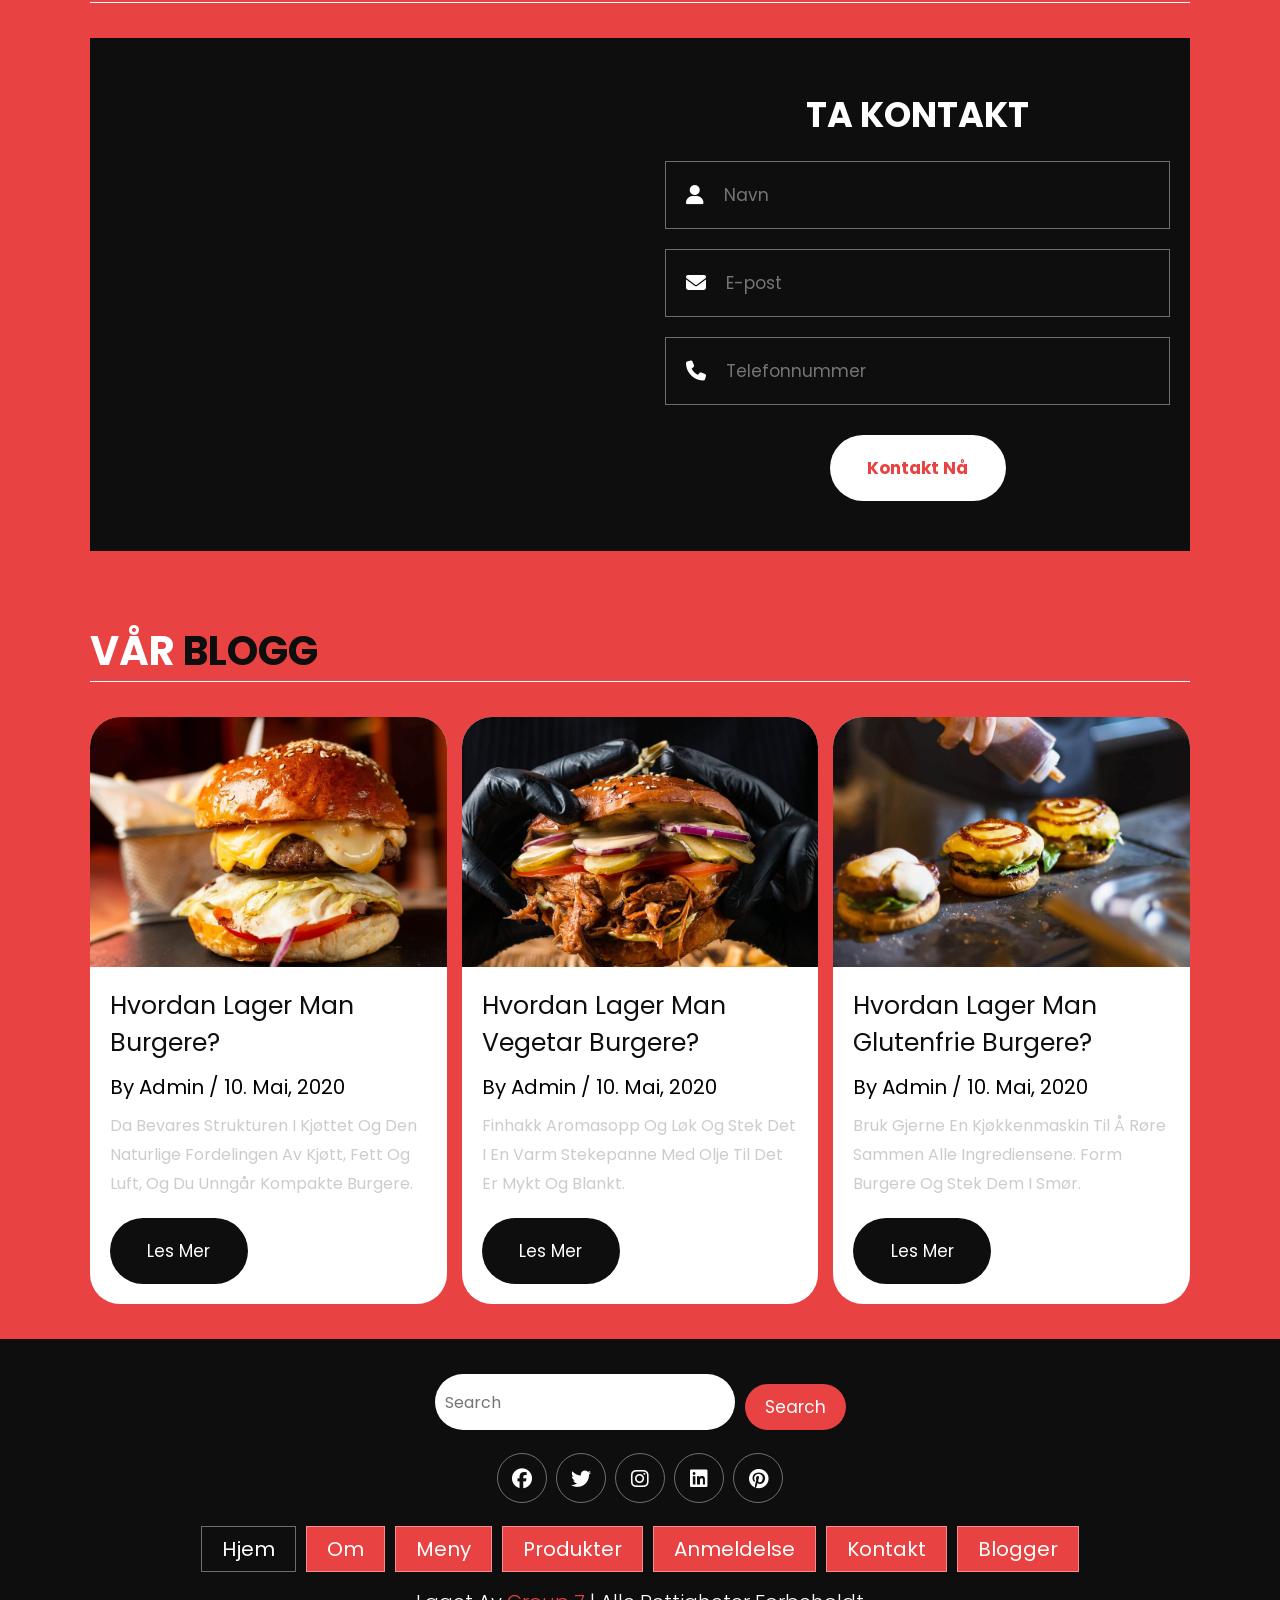
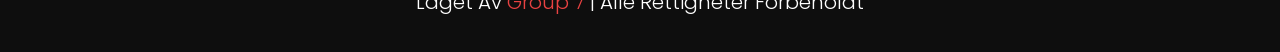
==== commit 694ef6e7: "Update index.html" ====
--- a/Group/index.html
+++ b/Group/index.html
@@ -4,25 +4,29 @@
     <meta charset="UTF-8" />
     <meta http-equiv="X-UA-Compatible" content="IE=edge" />
     <meta name="viewport" content="width=device-width, initial-scale=1.0" />
+
     <link
       rel="stylesheet"
       href="https://cdnjs.cloudflare.com/ajax/libs/font-awesome/6.1.1/css/all.min.css"
-      integrity="sha512-KfkfwYDsLkIlwQp6LFnl8zNdLGxu9YAA1QvwINks4PhcElQSvqcyVLLD9aMhXd13uQjoXtEKNosOWaZqXgel0g=="
+      integrity="sha512-KfkfwYDsLkIlIIwQp6LFn18zNdLGxu9YAA1QvwINks4PhcE1QSvqcyVLLD9aMhXd13uQjoXtEKNosOWaZqXgel0g=="
       crossorigin="anonymous"
       referrerpolicy="no-referrer"
     />
+
     <title>Restaurant Web Site</title>
     <link rel="stylesheet" href="styles/style.css" />
   </head>
+
   <body>
-    <!--! header section start  -->
+    <!-- header section start -->
     <header class="header">
-      <a href="#" class="logo">
+      <a href="index.html" class="logo">
         <img src="images/logo.png" alt="logo" />
       </a>
+
       <nav class="navbar">
         <a href="index.html" class="active">Hjem</a>
-        <a href="about.html">Om Oss</a>
+        <a href="about.html">Om</a>
         <a href="menu.html">Meny</a>
         <a href="produkter.html">Produkter</a>
         <a href="review.html">Anmeldelse</a>
@@ -61,6 +65,7 @@
             <div class="price">149 Kr./-</div>
           </div>
         </div>
+
         <div class="cart-item">
           <i class="fas fa-times"></i>
           <img src="images/menu-2.png" alt="menu" />
@@ -69,6 +74,7 @@
             <div class="price">149 Kr./-</div>
           </div>
         </div>
+
         <div class="cart-item">
           <i class="fas fa-times"></i>
           <img src="images/menu-3.png" alt="menu" />
@@ -77,6 +83,7 @@
             <div class="price">149 Kr./-</div>
           </div>
         </div>
+
         <div class="cart-item">
           <i class="fas fa-times"></i>
           <img src="images/menu-4.png" alt="menu" />
@@ -85,26 +92,26 @@
             <div class="price">149 Kr./-</div>
           </div>
         </div>
-        <a href="#" class="btn">til kassen</a>
+
+        <a href="#" class="btn">Til kassen</a>
       </div>
     </header>
-    <!--! header section end  -->
-
-    <!--! home section start  -->
+    <!-- header section end -->
+
+    <!-- home section start -->
     <section class="home" id="home">
       <div class="content">
         <h3>EXPRESS HJEMMELEVERING</h3>
-        <p>
-          Det du trenger, levert på minutter
-        </p>
-        <a href="#" class="btn">Bestill nå</a>
-      </div>
-    </section>
-    <!--! home section end  -->
-
-    <!--! menu section start  -->
+        <p>Det du trenger, levert på minutter</p>
+        <a href="produkter.html" class="btn">Bestill nå</a>
+      </div>
+    </section>
+    <!-- home section end -->
+
+    <!-- menu section start -->
     <section class="menu" id="menu">
       <h1 class="heading">vår <span>meny</span></h1>
+
       <div class="box-container">
         <div class="box">
           <div class="box-head">
@@ -114,9 +121,10 @@
             <div class="price">499 Kr <span>699</span></div>
           </div>
           <div class="box-bottom">
-            <a href="#" class="btn">Legg til handlekurven</a>
-          </div>
-        </div>
+            <a href="menu.html" class="btn">Legg til handlekurven</a>
+          </div>
+        </div>
+
         <div class="box">
           <div class="box-head">
             <img src="images/menu-2.png" alt="menu" />
@@ -125,46 +133,49 @@
             <div class="price">599 Kr. <span>799</span></div>
           </div>
           <div class="box-bottom">
-            <a href="#" class="btn">Legg til handlekurven</a>
-          </div>
-        </div>
+            <a href="menu.html" class="btn">Legg til handlekurven</a>
+          </div>
+        </div>
+
         <div class="box">
           <div class="box-head">
             <img src="images/menu-3.png" alt="menu" />
             <span class="menu-category">PIZZA</span>
             <h3>2 Mixed Pizzas</h3>
-            <div class="price">299 Kr. <span> 499</span></div>
-          </div>
-          <div class="box-bottom">
-            <a href="#" class="btn">Legg til handlekurven</a>
-          </div>
-        </div>
+            <div class="price">299 Kr. <span>499</span></div>
+          </div>
+          <div class="box-bottom">
+            <a href="menu.html" class="btn">Legg til handlekurven</a>
+          </div>
+        </div>
+
         <div class="box">
           <div class="box-head">
             <img src="images/menu-4.png" alt="menu" />
             <span class="menu-category">Burger</span>
             <h3>3 Burgers</h3>
-            <div class="price">499 Kr.<span>699</span></div>
-          </div>
-          <div class="box-bottom">
-            <a href="#" class="btn">Legg til handlekurven</a>
-          </div>
-        </div>
-      </div>
-    </section>
-    <!--! menu section end  -->
-
-    <!--! products section start  -->
+            <div class="price">499 Kr. <span>699</span></div>
+          </div>
+          <div class="box-bottom">
+            <a href="menu.html" class="btn">Legg til handlekurven</a>
+          </div>
+        </div>
+      </div>
+    </section>
+    <!-- menu section end -->
+
+    <!-- products section start -->
     <section class="products" id="products">
-      <h1 class="heading">our <span>products</span></h1>
+      <h1 class="heading">våre <span>produkter</span></h1>
+
       <div class="box-container">
         <div class="box">
           <div class="box-head">
             <span class="title">MINI BURGER</span>
-            <a href="#" class="name">Halal Burger</a>
-          </div>
-          <div class="image">
-            <img src="images/product-1.png" alt="" />
+            <a href="produkter.html" class="name">Halal Burger</a>
+          </div>
+          <div class="image">
+            <img src="images/product-1.png" alt="Halal Burger" />
           </div>
           <div class="box-bottom">
             <div class="info">
@@ -172,19 +183,20 @@
               <span class="amount">110gr / 300 Kal</span>
             </div>
             <div class="product-btn">
-              <a href="#">
+              <a href="produkter.html">
                 <i class="fas fa-plus"></i>
               </a>
             </div>
           </div>
         </div>
+
         <div class="box">
           <div class="box-head">
             <span class="title">MINI BURGER</span>
-            <a href="#" class="name">Glutenfri Burger</a>
-          </div>
-          <div class="image">
-            <img src="images/product-2.png" alt="" />
+            <a href="produkter.html" class="name">Glutenfri Burger</a>
+          </div>
+          <div class="image">
+            <img src="images/product-2.png" alt="Glutenfri Burger" />
           </div>
           <div class="box-bottom">
             <div class="info">
@@ -192,19 +204,20 @@
               <span class="amount">110gr / 300 Kal</span>
             </div>
             <div class="product-btn">
-              <a href="#">
+              <a href="produkter.html">
                 <i class="fas fa-plus"></i>
               </a>
             </div>
           </div>
         </div>
+
         <div class="box dark-bg">
           <div class="box-head">
             <span class="title">MINI BURGER</span>
-            <a href="#" class="name">Vegetar Burger</a>
-          </div>
-          <div class="image">
-            <img src="images/dark-product.jpg" alt="" />
+            <a href="produkter.html" class="name">Vegetar Burger</a>
+          </div>
+          <div class="image">
+            <img src="images/dark-product.jpg" alt="Vegetar Burger" />
           </div>
           <div class="box-bottom">
             <div class="info">
@@ -212,7 +225,7 @@
               <span class="amount">110gr / 300 Kal</span>
             </div>
             <div class="product-btn">
-              <a href="#">
+              <a href="produkter.html">
                 <i class="fas fa-plus"></i>
               </a>
             </div>
@@ -220,56 +233,63 @@
         </div>
       </div>
     </section>
-    <!--! products section end  -->
-
-    <!--! about section start  -->
+    <!-- products section end -->
+
+    <!-- about section start -->
     <section class="about" id="about">
       <h1 class="heading">om <span>oss</span></h1>
+
       <div class="row">
         <div class="image">
           <img src="images/about.jpg" alt="about" />
         </div>
+
         <div class="content">
           <h3>Hva er den hemmelige oppskriften på burgere?</h3>
           <p>
-           Når vi lager burgere, er det viktig å ikke jobbe for mye med kjøttdeigen. 
-           Da bevares strukturen i kjøttet og den naturlige fordelingen av kjøtt,fett og luft, og du unngår kompakte burgere.
-          </p>
-          <p>
-            Løkmarmelade: Kutt løken i terninger eller skiver. Varm oljen i en kjele, tilsett løken og fres den blank og myk.
-          </p>
-          <p>
-            Tilsett resten av ingrediensene og la løken småkoke på middels varme i 15–20 minutter, eller til den har marmeladekonsistens. 
-            Smak til med salt og pepper.
-          </p>
-          <p>
-            Hjemmelaget burger: Ha litt vann på en fjøl og form burgere. Ikke jobb for mye med kjøttdeigen. Krydre burgerne.
-          </p>
-          <p>
-            Stek eller grill burgerne ett til to minutter på hver side på høy varme. Etterstek på lav varme med lokk, så blir de ekstra saftige.
-          </p>
-          <p>
-            Server med briochebrød, grønn salat, tomatskiver, chilimajones, cheddarost og løkmarmelade. 
-            Topp gjerne det hele med sylteagurk og server ovnsstekte poteter til.
-          </p>
-          <a href="#" class="btn">Lær mer</a>
-        </div>
-      </div>
-    </section>
-    <!--! about section end  -->
-
-    <!--! review section start  -->
+            Når vi lager burgere, er det viktig å ikke jobbe for mye med
+            kjøttdeigen. Da bevares strukturen i kjøttet og den naturlige
+            fordelingen av kjøtt, fett og luft, og du unngår kompakte burgere.
+          </p>
+          <p>
+            Løkmarmelade: Kutt løken i terninger eller skiver. Varm oljen i en
+            kjele, tilsett løken og fres den blank og myk.
+          </p>
+          <p>
+            Tilsett resten av ingrediensene og la løken småkoke på middels varme
+            i 15–20 minutter, eller til den har marmeladekonsistens. Smak til
+            med salt og pepper.
+          </p>
+          <p>
+            Hjemmelaget burger: Ha litt vann på en fjøl og form burgere. Ikke
+            jobb for mye med kjøttdeigen. Krydre burgerne.
+          </p>
+          <p>
+            Stek eller grill burgerne ett til to minutter på hver side på høy
+            varme. Etterstek på lav varme med lokk, så blir de ekstra saftige.
+          </p>
+          <p>
+            Server med briochebrød, grønn salat, tomatskiver, chilimajones,
+            cheddarost og løkmarmelade. Topp gjerne det hele med sylteagurk og
+            server ovnsstekte poteter til.
+          </p>
+          <a href="about.html" class="btn">Lær mer</a>
+        </div>
+      </div>
+    </section>
+    <!-- about section end -->
+
+    <!-- review section start -->
     <section class="review" id="review">
       <h1 class="heading">kundens <span>vurdering</span></h1>
+
       <div class="box-container">
         <div class="box">
           <img src="images/quote.png" alt="quote" />
           <p>
-            Denne fantastiske burgeren tilbyr fantastiske smaker med deilige og ferske ingredienser. 
-            Menyen har et bredt utvalg, full av spesielle sauser og deilige sideretter som appellerer til enhver smak. 
-            Burgerne er ikke bare deilige, men også visuelt tiltalende og nøye tilberedt. 
-            Vennligheten til personalet og rask service gjør denne butikken til et av favorittstedene mine. 
-            Hver matbit byr på en ekte smaksfest.
+            Denne fantastiske burgeren tilbyr fantastiske smaker med deilige og
+            ferske ingredienser. Menyen har et bredt utvalg, full av spesielle
+            sauser og deilige sideretter som appellerer til enhver smak.
           </p>
           <img src="images/avatar-1.png" alt="avatar" class="user" />
           <h3>Jennifer Becker</h3>
@@ -281,15 +301,13 @@
             <i class="fas fa-star-half-alt"></i>
           </div>
         </div>
+
         <div class="box">
           <img src="images/quote.png" alt="quote" />
           <p>
-            Denne praktfulle pizzeriaen gleder ganen med sine deilige pizzavarianter. 
-            Pizzaer tilberedt med ferske og kvalitetsingredienser gir en eksplosjon av smak i hver matbit. 
-            Variasjonen på menyen tilbyr alternativer for enhver smak; Det beriker også opplevelsen med spesielle sauser og deilige skorpealternativer. 
-            Den vennlige og profesjonelle servicen til personalet gir kundene en hyggelig atmosfære. 
-            Denne pizzeriaen skiller seg ut ikke bare med sine utmerkede smaker, men også med sin varme og vennlige atmosfære. 
-            Et sted enhver pizzaelsker definitivt bør prøve!
+            Denne praktfulle pizzeriaen gleder ganen med sine deilige
+            pizzavarianter. Pizzaer tilberedt med ferske og kvalitetsingredienser
+            gir en eksplosjon av smak i hver matbit.
           </p>
           <img src="images/avatar-2.png" alt="avatar" class="user" />
           <h3>John Doe</h3>
@@ -301,14 +319,13 @@
             <i class="fas fa-star-half-alt"></i>
           </div>
         </div>
+
         <div class="box">
           <img src="images/quote.png" alt="quote" />
           <p>
-            Dette fantastiske stedet tilbyr vegetariske alternativer som ikke bare er deilige, men også sunne. 
-            Overfloden av variasjon i menyen tilbyr et bredt spekter av alternativer for de som ønsker å spise sunne kjøttfrie alternativer. 
-            Hvert produkt er tilberedt med ferske grønnsaker og nøye utvalgte ingredienser, og tilbyr dermed smak og helse sammen. 
-            Personalet er kunnskapsrike og hjelpsomme, noe som spiller en stor rolle i å veilede kunder gjennom vegetariske alternativer. 
-            Dette stedet er et vegetarvennlig paradis med deilig og sunn mat!
+            Dette fantastiske stedet tilbyr vegetariske alternativer som ikke
+            bare er deilige, men også sunne. Hvert produkt er tilberedt med
+            ferske grønnsaker og nøye utvalgte ingredienser.
           </p>
           <img src="images/avatar-3.png" alt="avatar" class="user" />
           <h3>Lisa Arambula</h3>
@@ -322,11 +339,12 @@
         </div>
       </div>
     </section>
-    <!--! review section end  -->
-
-    <!--! contact section start  -->
+    <!-- review section end -->
+
+    <!-- contact section start -->
     <section class="contact" id="contact">
-      <h1 class="heading">Kontakt <span>oss</span></h1>
+      <h1 class="heading">kontakt <span>oss</span></h1>
+
       <div class="row">
         <iframe
           class="map"
@@ -334,93 +352,95 @@
           loading="lazy"
           referrerpolicy="no-referrer-when-downgrade"
         ></iframe>
+
         <form>
-          <h3>get in touch</h3>
+          <h3>Ta kontakt</h3>
+
           <div class="inputBox">
             <i class="fas fa-user"></i>
-            <input type="text" placeholder="name" />
-          </div>
+            <input type="text" placeholder="Navn" />
+          </div>
+
           <div class="inputBox">
             <i class="fas fa-envelope"></i>
-            <input type="email" placeholder="email" />
-          </div>
+            <input type="email" placeholder="E-post" />
+          </div>
+
           <div class="inputBox">
             <i class="fas fa-phone"></i>
-            <input type="number" placeholder="phone number" />
-          </div>
-          <input type="submit" class="btn" value="contact now" />
+            <input type="number" placeholder="Telefonnummer" />
+          </div>
+
+          <input type="submit" class="btn" value="Kontakt nå" />
         </form>
       </div>
     </section>
-    <!--! contact section end  -->
-
-    <!--! blogs section start  -->
+    <!-- contact section end -->
+
+    <!-- blogs section start -->
     <section class="blogs" id="blogs">
       <h1 class="heading">vår <span>blogg</span></h1>
+
       <div class="box-container">
         <div class="box">
           <div class="image">
             <img src="images/blog-1.jpg" alt="blog" />
           </div>
           <div class="content">
-            <a href="#" class="title">hvordan lager man burgere?</a>
+            <a href="blogs.html" class="title">Hvordan lager man burgere?</a>
             <span>by admin / 10. mai, 2020</span>
             <p>
-              Da bevares strukturen i kjøttet og den naturlige fordelingen av kjøtt,fett og luft, og du unngår kompakte burgere.
-              Løkmarmelade: Kutt løken i terninger eller skiver. Varm oljen i en kjele, tilsett løken og fres den blank og myk.
-              Tilsett resten av ingrediensene og la løken småkoke på middels varme i 15–20 minutter, eller til den har marmeladekonsistens. 
-              Smak til med salt og pepper.
-              Hjemmelaget burger: Ha litt vann på en fjøl og form burgere. Ikke jobb for mye med kjøttdeigen. 
-              Krydre burgerne.Stek eller grill burgerne ett til to minutter på hver side på høy varme. 
-              Etterstek på lav varme med lokk, så blir de ekstra saftige.Server med briochebrød, grønn salat, tomatskiver, chilimajones, cheddarost og løkmarmelade. 
-              Topp gjerne det hele med sylteagurk og server ovnsstekte poteter til.
+              Da bevares strukturen i kjøttet og den naturlige fordelingen av
+              kjøtt, fett og luft, og du unngår kompakte burgere.
             </p>
-            <a href="#" class="btn">Les mer</a>
-          </div>
-        </div>
+            <a href="blogs.html" class="btn">Les mer</a>
+          </div>
+        </div>
+
         <div class="box">
           <div class="image">
             <img src="images/blog-2.jpg" alt="blog" />
           </div>
           <div class="content">
-            <a href="#" class="title">hvordan lager man vegetar burgere?</a>
+            <a href="blogs.html" class="title">
+              Hvordan lager man vegetar burgere?
+            </a>
             <span>by admin / 10. mai, 2020</span>
             <p>
-              Finhakk aromasopp og løk og stek det i en varm stekepanne med olje til det er mykt og blankt. Hell det over i en arbeidsbolle og avkjøl.
-              Mos halvparten av bønnene grovt med en gaffel eller en potetstamper. Hakk eller riv brokkoli grovt. Ha alt i en bolle og tilsett resten av ingrediensene (unntatt olje). Bland alt godt sammen og smak til med salt og pepper. Sett til side og la blandingen hvile (svelle) i 10-15 minutter.
-              Fukt hendene, form 4 burgere og legg dem på bakepapir til alle er laget. Stek burgerne i en varm stekepanne med olje i 3-5 minutter på hver side, til de er gylne og sprø på begge sider.
-              Del hamburgerbrød, legg på salat, burger og skivede tomater før toppene legges på.
-              Server gjerne vegetarburgerne med små sylteagurker og ketchup eller barbecuesaus.
+              Finhakk aromasopp og løk og stek det i en varm stekepanne med olje
+              til det er mykt og blankt.
             </p>
-            <a href="#" class="btn">Les mer</a>
-          </div>
-        </div>
+            <a href="blogs.html" class="btn">Les mer</a>
+          </div>
+        </div>
+
         <div class="box">
           <div class="image">
             <img src="images/blog-3.jpg" alt="blog" />
           </div>
           <div class="content">
-            <a href="#" class="title">hvordan lager man glutenfrie burgere?</a>
+            <a href="blogs.html" class="title">
+              Hvordan lager man glutenfrie burgere?
+            </a>
             <span>by admin / 10. mai, 2020</span>
             <p>
-              Til 8 burgere trenger du;
-              800 gr kjøttdeig, 4-5 ss barbecuesaus, 1 egg,1 ss tomatpesto. 
-              Kan erstattes med 1 fedd hvitløk og 1/2 ts chilipulver,salt/pepper
-              Bruk gjerne en kjøkkenmaskin til å røre sammen alle ingrediensene. Form burgere og stek de i  smør på høy varme på begge sider til de er akkurat så stekt som du vil ha de. Server med glutenfrie hamburgerbrød og favoritt fyllet ditt.
+              Bruk gjerne en kjøkkenmaskin til å røre sammen alle ingrediensene.
+              Form burgere og stek dem i smør.
             </p>
-            <a href="#" class="btn">Les mer</a>
-          </div>
-        </div>
-      </div>
-    </section>
-    <!--! blogs section end  -->
-
-    <!--! footer section start  -->
+            <a href="blogs.html" class="btn">Les mer</a>
+          </div>
+        </div>
+      </div>
+    </section>
+    <!-- blogs section end -->
+
+    <!-- footer section start -->
     <section class="footer">
       <div class="search">
         <input type="text" class="search-input" placeholder="Search" />
-        <button class="btn btn-primary">search</button>
-      </div>
+        <button class="btn btn-primary">Search</button>
+      </div>
+
       <div class="share">
         <a href="#" class="fab fa-facebook"></a>
         <a href="#" class="fab fa-twitter"></a>
@@ -430,20 +450,20 @@
       </div>
 
       <div class="links">
-        <a href="#" class="active">Hjem</a>
-        <a href="#">Om</a>
-        <a href="#">Meny</a>
-        <a href="#">Produkter</a>
-        <a href="#">Anmeldelse</a>
-        <a href="#">Kontakt</a>
-        <a href="#">Blogger</a>
+        <a href="index.html" class="active">Hjem</a>
+        <a href="about.html">Om</a>
+        <a href="menu.html">Meny</a>
+        <a href="produkter.html">Produkter</a>
+        <a href="review.html">Anmeldelse</a>
+        <a href="contact.html">Kontakt</a>
+        <a href="blogs.html">Blogger</a>
       </div>
 
       <div class="credit">
         Laget av <span>Group 7</span> | Alle Rettigheter Forbeholdt
       </div>
     </section>
-    <!--! footer section end  -->
+    <!-- footer section end -->
 
     <script src="js/script.js"></script>
   </body>
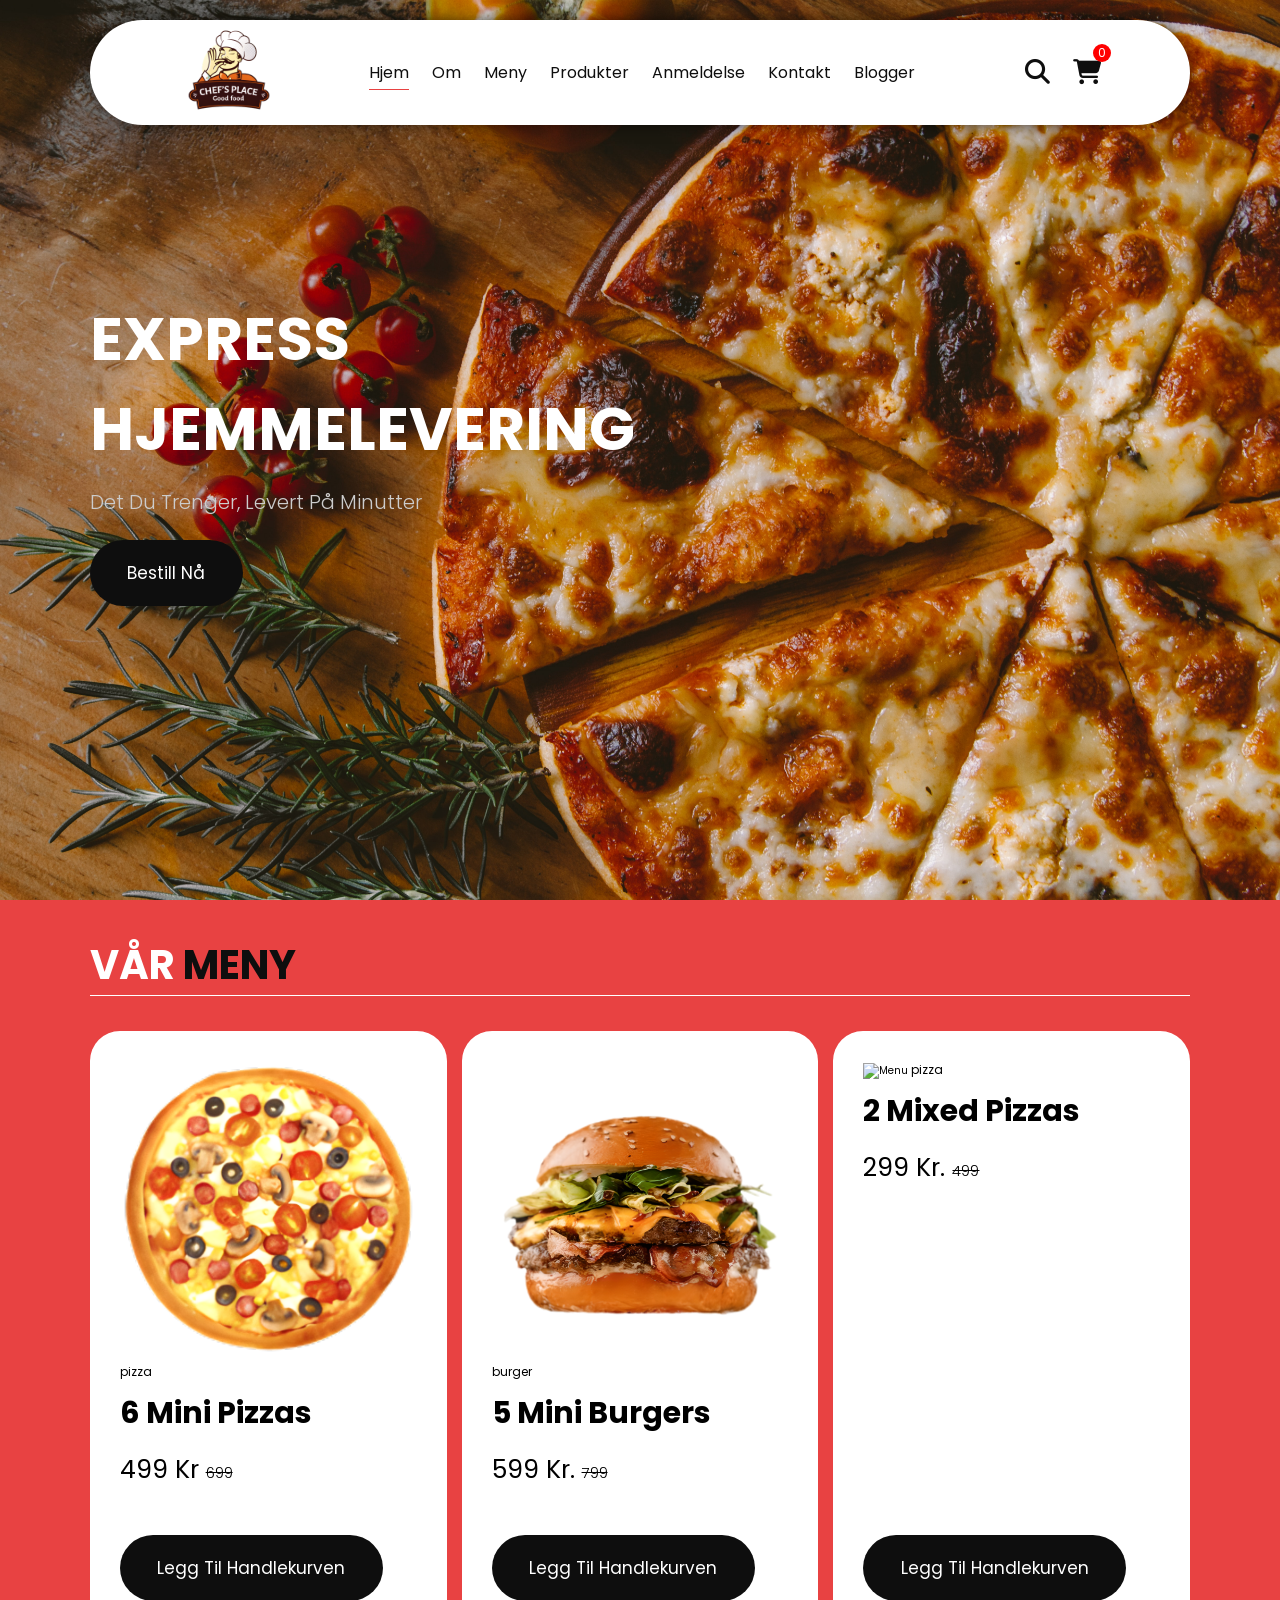
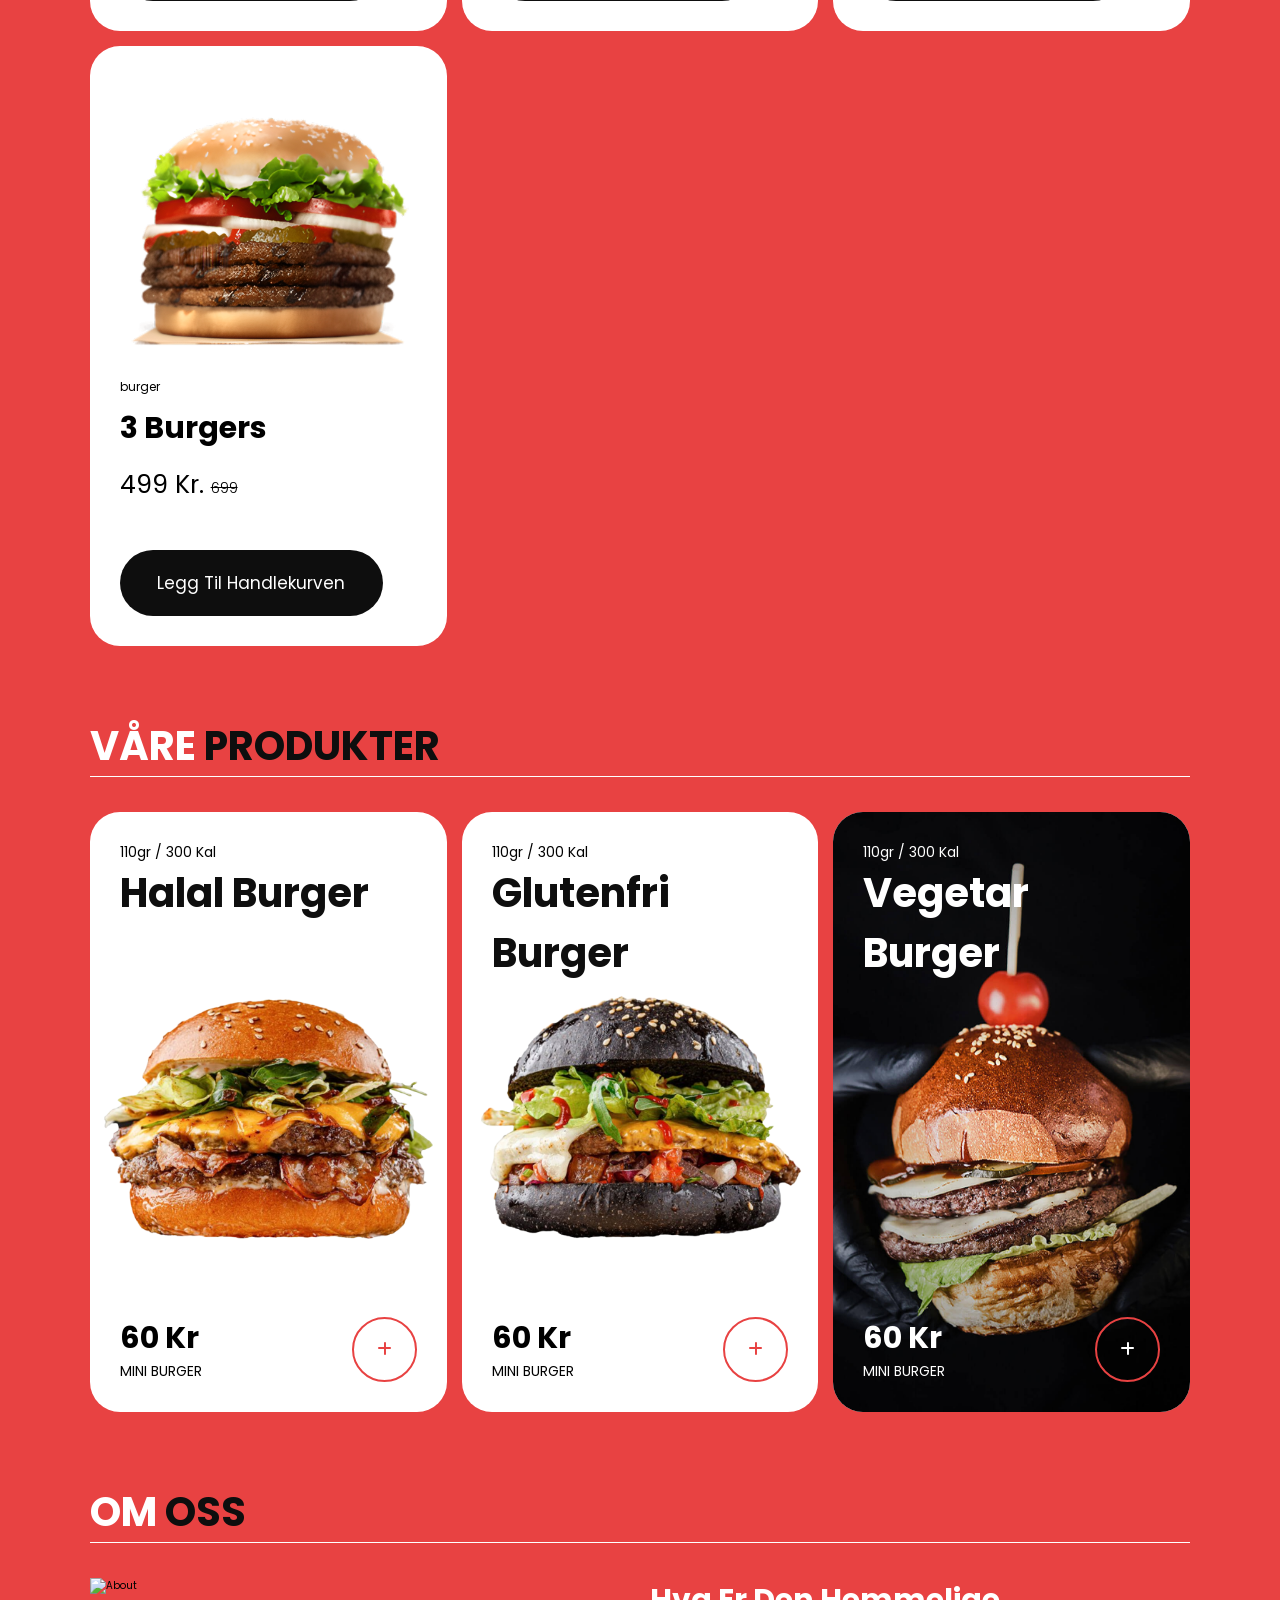
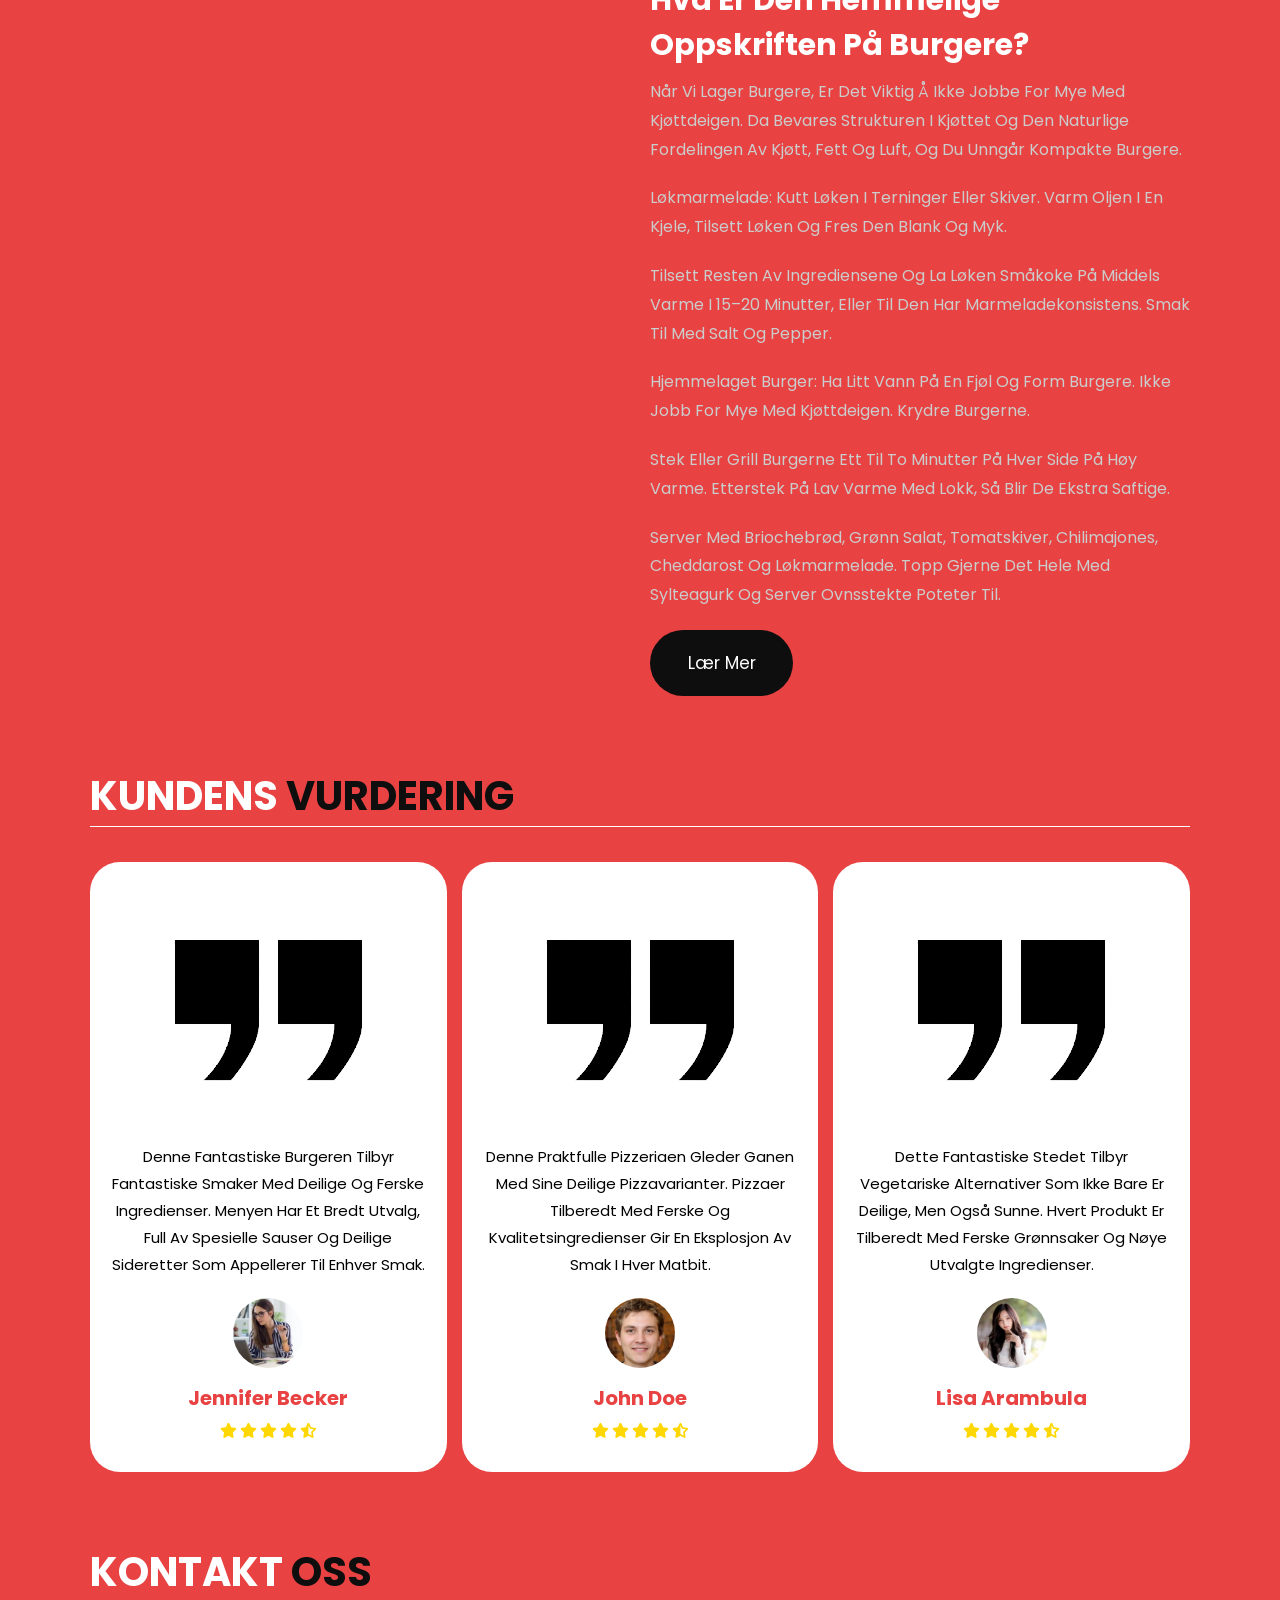
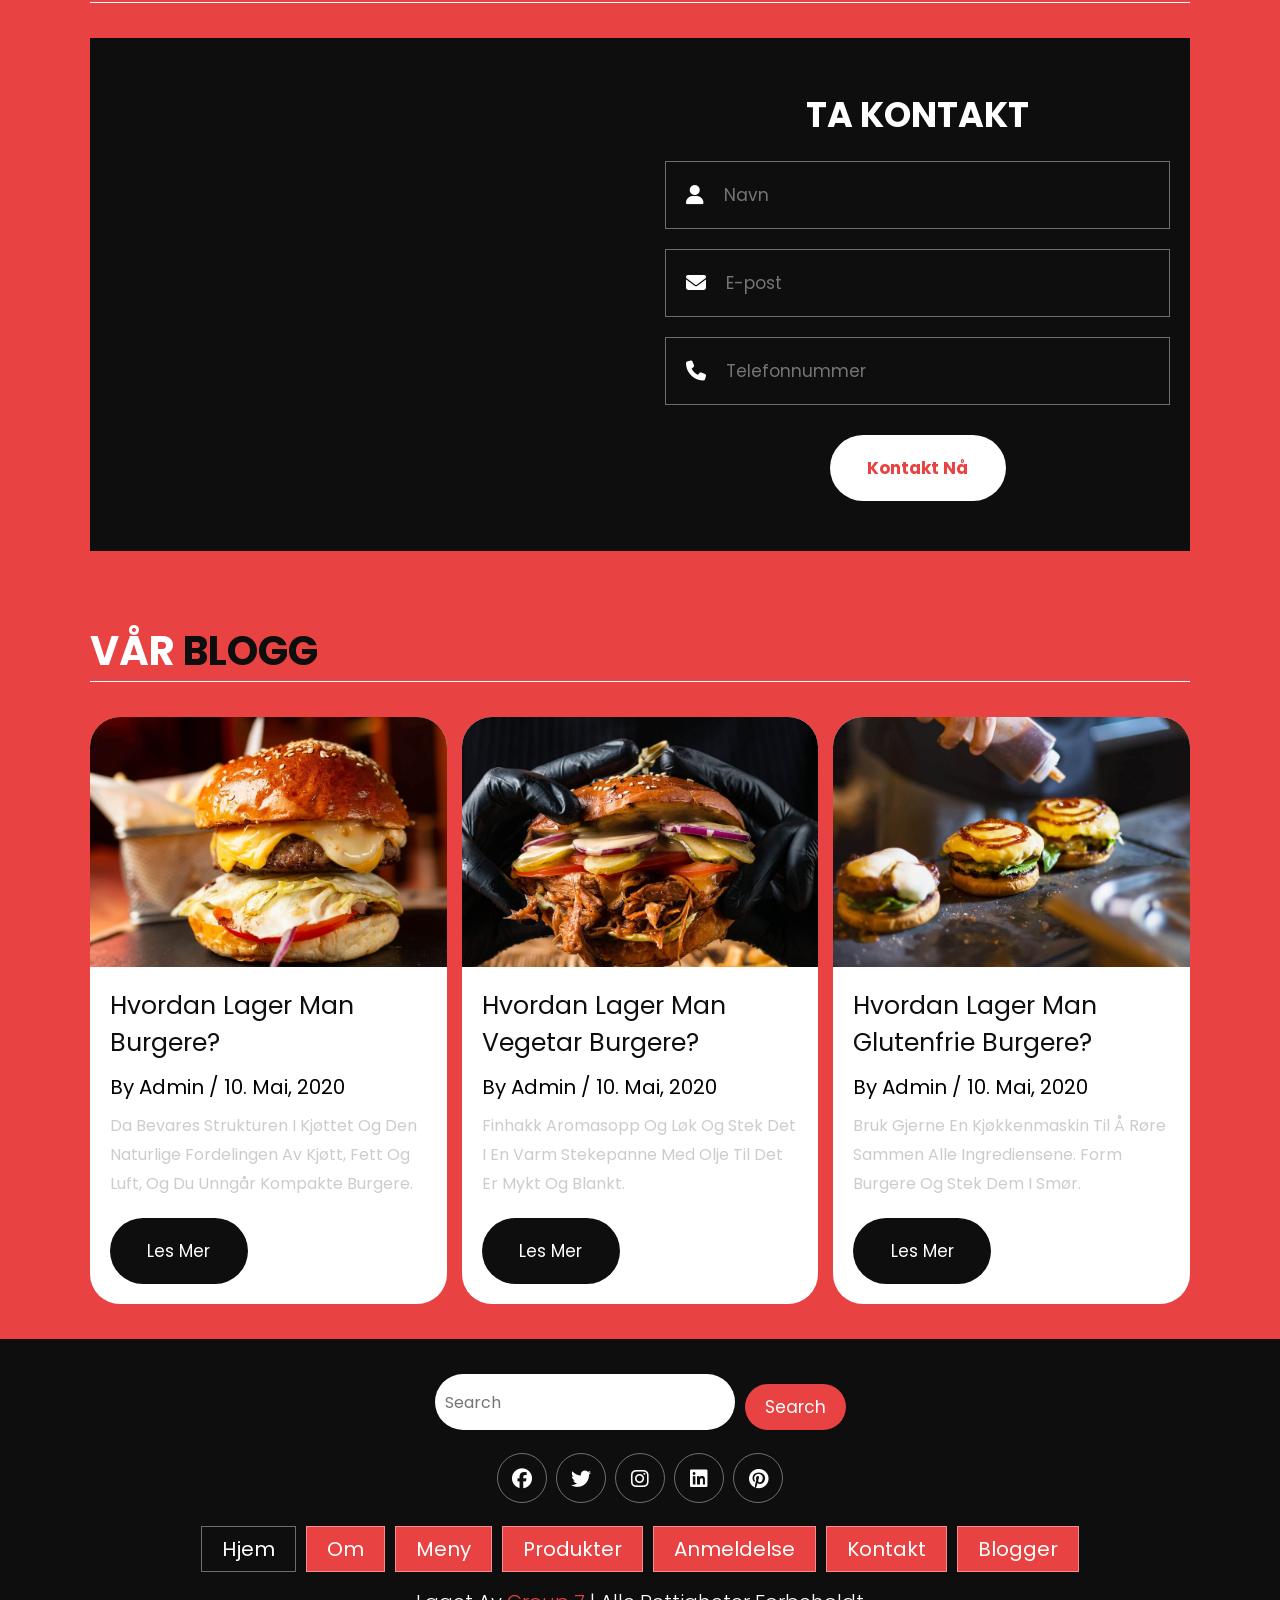
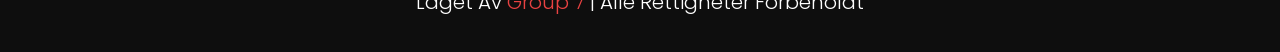
==== commit 6786c693: "Update index.html" ====
--- a/Group/index.html
+++ b/Group/index.html
@@ -8,7 +8,7 @@
     <link
       rel="stylesheet"
       href="https://cdnjs.cloudflare.com/ajax/libs/font-awesome/6.1.1/css/all.min.css"
-      integrity="sha512-KfkfwYDsLkIlIIwQp6LFn18zNdLGxu9YAA1QvwINks4PhcE1QSvqcyVLLD9aMhXd13uQjoXtEKNosOWaZqXgel0g=="
+      integrity="sha512-KfkfwYDsLkIlwQp6LFnl8zNdLGxu9YAA1QvwINks4PhcElQSvqcyVLLD9aMhXd13uQjoXtEKNosOWaZqXgel0g=="
       crossorigin="anonymous"
       referrerpolicy="no-referrer"
     />
@@ -18,7 +18,6 @@
   </head>
 
   <body>
-    <!-- header section start -->
     <header class="header">
       <a href="index.html" class="logo">
         <img src="images/logo.png" alt="logo" />
@@ -38,9 +37,12 @@
         <button id="search-btn">
           <i class="fas fa-search"></i>
         </button>
-        <button id="cart-btn">
+
+        <button id="cart-btn" class="cart-icon">
           <i class="fas fa-shopping-cart"></i>
+          <span class="cart-count">0</span>
         </button>
+
         <button id="menu-btn">
           <i class="fas fa-bars"></i>
         </button>
@@ -56,49 +58,14 @@
         <i class="fas fa-search"></i>
       </div>
 
-      <div class="cart-items-container">
-        <div class="cart-item">
-          <i class="fas fa-times"></i>
-          <img src="images/menu-1.png" alt="menu" />
-          <div class="content">
-            <h3>cart item 01</h3>
-            <div class="price">149 Kr./-</div>
-          </div>
-        </div>
-
-        <div class="cart-item">
-          <i class="fas fa-times"></i>
-          <img src="images/menu-2.png" alt="menu" />
-          <div class="content">
-            <h3>cart item 02</h3>
-            <div class="price">149 Kr./-</div>
-          </div>
-        </div>
-
-        <div class="cart-item">
-          <i class="fas fa-times"></i>
-          <img src="images/menu-3.png" alt="menu" />
-          <div class="content">
-            <h3>cart item 03</h3>
-            <div class="price">149 Kr./-</div>
-          </div>
-        </div>
-
-        <div class="cart-item">
-          <i class="fas fa-times"></i>
-          <img src="images/menu-4.png" alt="menu" />
-          <div class="content">
-            <h3>cart item 04</h3>
-            <div class="price">149 Kr./-</div>
-          </div>
-        </div>
-
+      <div class="cart-items-container cart-box">
+        <button class="close-cart">X</button>
+        <div class="cart-items"></div>
+        <div class="cart-total">Total: 0 Kr</div>
         <a href="#" class="btn">Til kassen</a>
       </div>
     </header>
-    <!-- header section end -->
-
-    <!-- home section start -->
+
     <section class="home" id="home">
       <div class="content">
         <h3>EXPRESS HJEMMELEVERING</h3>
@@ -106,9 +73,7 @@
         <a href="produkter.html" class="btn">Bestill nå</a>
       </div>
     </section>
-    <!-- home section end -->
-
-    <!-- menu section start -->
+
     <section class="menu" id="menu">
       <h1 class="heading">vår <span>meny</span></h1>
 
@@ -162,80 +127,85 @@
         </div>
       </div>
     </section>
-    <!-- menu section end -->
-
-    <!-- products section start -->
+
     <section class="products" id="products">
       <h1 class="heading">våre <span>produkter</span></h1>
 
       <div class="box-container">
-        <div class="box">
-          <div class="box-head">
-            <span class="title">MINI BURGER</span>
-            <a href="produkter.html" class="name">Halal Burger</a>
-          </div>
+        <div class="box product-card">
+          <div class="box-head">
+            <span class="title product-description">110gr / 300 Kal</span>
+            <a href="#" class="name product-name">Halal Burger</a>
+          </div>
+
           <div class="image">
             <img src="images/product-1.png" alt="Halal Burger" />
           </div>
+
           <div class="box-bottom">
             <div class="info">
-              <b class="price">60 Kr</b>
-              <span class="amount">110gr / 300 Kal</span>
-            </div>
+              <b class="price product-price">60 Kr</b>
+              <span class="amount">MINI BURGER</span>
+            </div>
+
             <div class="product-btn">
-              <a href="produkter.html">
+              <button class="add-to-cart">
                 <i class="fas fa-plus"></i>
-              </a>
-            </div>
-          </div>
-        </div>
-
-        <div class="box">
-          <div class="box-head">
-            <span class="title">MINI BURGER</span>
-            <a href="produkter.html" class="name">Glutenfri Burger</a>
-          </div>
+              </button>
+            </div>
+          </div>
+        </div>
+
+        <div class="box product-card">
+          <div class="box-head">
+            <span class="title product-description">110gr / 300 Kal</span>
+            <a href="#" class="name product-name">Glutenfri Burger</a>
+          </div>
+
           <div class="image">
             <img src="images/product-2.png" alt="Glutenfri Burger" />
           </div>
+
           <div class="box-bottom">
             <div class="info">
-              <b class="price">60 Kr</b>
-              <span class="amount">110gr / 300 Kal</span>
-            </div>
+              <b class="price product-price">60 Kr</b>
+              <span class="amount">MINI BURGER</span>
+            </div>
+
             <div class="product-btn">
-              <a href="produkter.html">
+              <button class="add-to-cart">
                 <i class="fas fa-plus"></i>
-              </a>
-            </div>
-          </div>
-        </div>
-
-        <div class="box dark-bg">
-          <div class="box-head">
-            <span class="title">MINI BURGER</span>
-            <a href="produkter.html" class="name">Vegetar Burger</a>
-          </div>
+              </button>
+            </div>
+          </div>
+        </div>
+
+        <div class="box product-card dark-bg">
+          <div class="box-head">
+            <span class="title product-description">110gr / 300 Kal</span>
+            <a href="#" class="name product-name">Vegetar Burger</a>
+          </div>
+
           <div class="image">
             <img src="images/dark-product.jpg" alt="Vegetar Burger" />
           </div>
+
           <div class="box-bottom">
             <div class="info">
-              <b class="price">60 Kr</b>
-              <span class="amount">110gr / 300 Kal</span>
-            </div>
+              <b class="price product-price">60 Kr</b>
+              <span class="amount">MINI BURGER</span>
+            </div>
+
             <div class="product-btn">
-              <a href="produkter.html">
+              <button class="add-to-cart">
                 <i class="fas fa-plus"></i>
-              </a>
-            </div>
-          </div>
-        </div>
-      </div>
-    </section>
-    <!-- products section end -->
-
-    <!-- about section start -->
+              </button>
+            </div>
+          </div>
+        </div>
+      </div>
+    </section>
+
     <section class="about" id="about">
       <h1 class="heading">om <span>oss</span></h1>
 
@@ -273,13 +243,12 @@
             cheddarost og løkmarmelade. Topp gjerne det hele med sylteagurk og
             server ovnsstekte poteter til.
           </p>
+
           <a href="about.html" class="btn">Lær mer</a>
         </div>
       </div>
     </section>
-    <!-- about section end -->
-
-    <!-- review section start -->
+
     <section class="review" id="review">
       <h1 class="heading">kundens <span>vurdering</span></h1>
 
@@ -339,9 +308,7 @@
         </div>
       </div>
     </section>
-    <!-- review section end -->
-
-    <!-- contact section start -->
+
     <section class="contact" id="contact">
       <h1 class="heading">kontakt <span>oss</span></h1>
 
@@ -375,9 +342,7 @@
         </form>
       </div>
     </section>
-    <!-- contact section end -->
-
-    <!-- blogs section start -->
+
     <section class="blogs" id="blogs">
       <h1 class="heading">vår <span>blogg</span></h1>
 
@@ -432,9 +397,7 @@
         </div>
       </div>
     </section>
-    <!-- blogs section end -->
-
-    <!-- footer section start -->
+
     <section class="footer">
       <div class="search">
         <input type="text" class="search-input" placeholder="Search" />
@@ -463,8 +426,8 @@
         Laget av <span>Group 7</span> | Alle Rettigheter Forbeholdt
       </div>
     </section>
-    <!-- footer section end -->
 
     <script src="js/script.js"></script>
+    <script src="js/cart.js"></script>
   </body>
 </html>
--- a/Group/styles/style.css
+++ b/Group/styles/style.css
@@ -723,3 +723,47 @@
 }
 
 /*! responsive end  */
+.add-to-cart {
+  cursor: pointer;
+  border: none;
+  background: transparent;
+}
+
+.product-btn button {
+  display: flex;
+  align-items: center;
+  justify-content: center;
+  border-radius: 50%;
+  width: 6.5rem;
+  height: 6.5rem;
+  border: 0.2rem solid var(--main-color);
+  background: transparent;
+}
+
+.product-btn button i {
+  font-size: 1.6rem;
+  color: var(--main-color);
+}
+
+.dark-bg .product-btn button i {
+  color: white;
+}
+
+.cart-icon {
+  position: relative;
+}
+
+.cart-count {
+  position: absolute;
+  top: -10px;
+  right: -10px;
+  background: red;
+  color: white;
+  font-size: 12px;
+  width: 18px;
+  height: 18px;
+  border-radius: 50%;
+  display: flex;
+  align-items: center;
+  justify-content: center;
+}
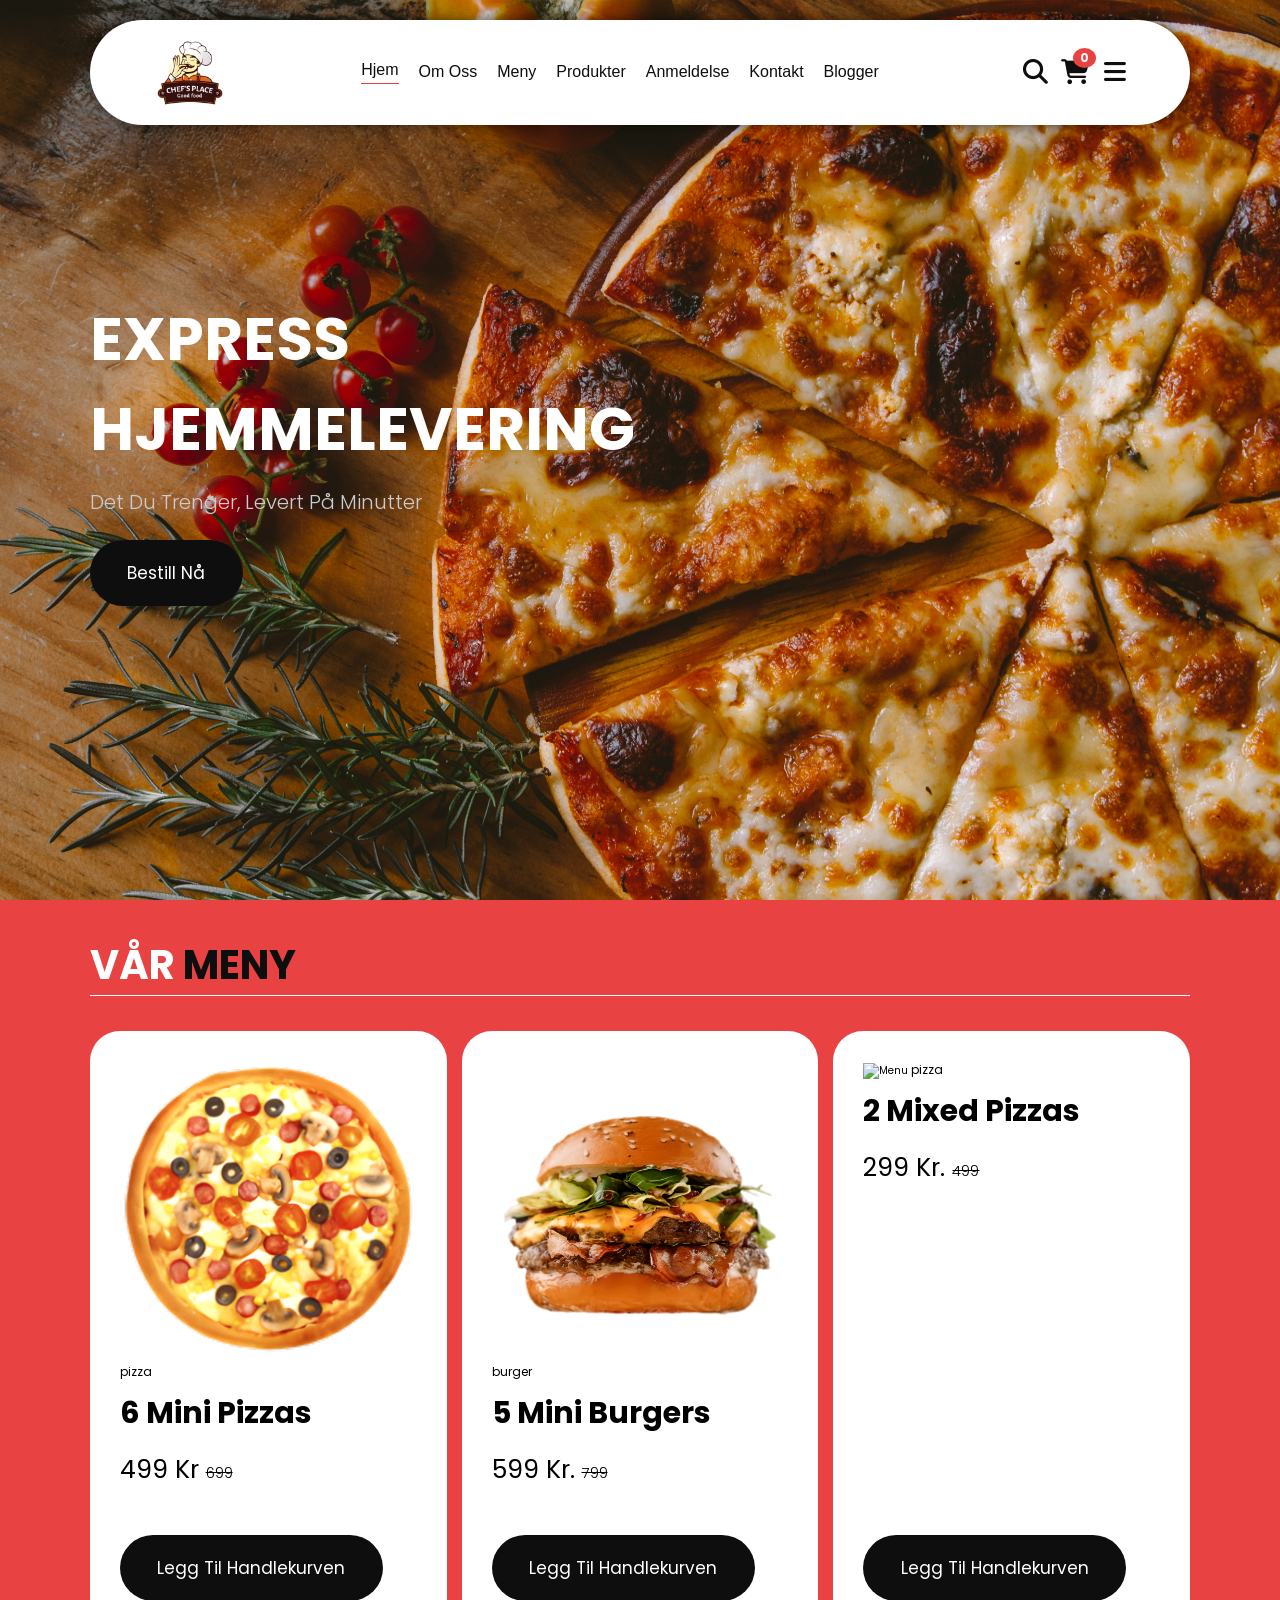
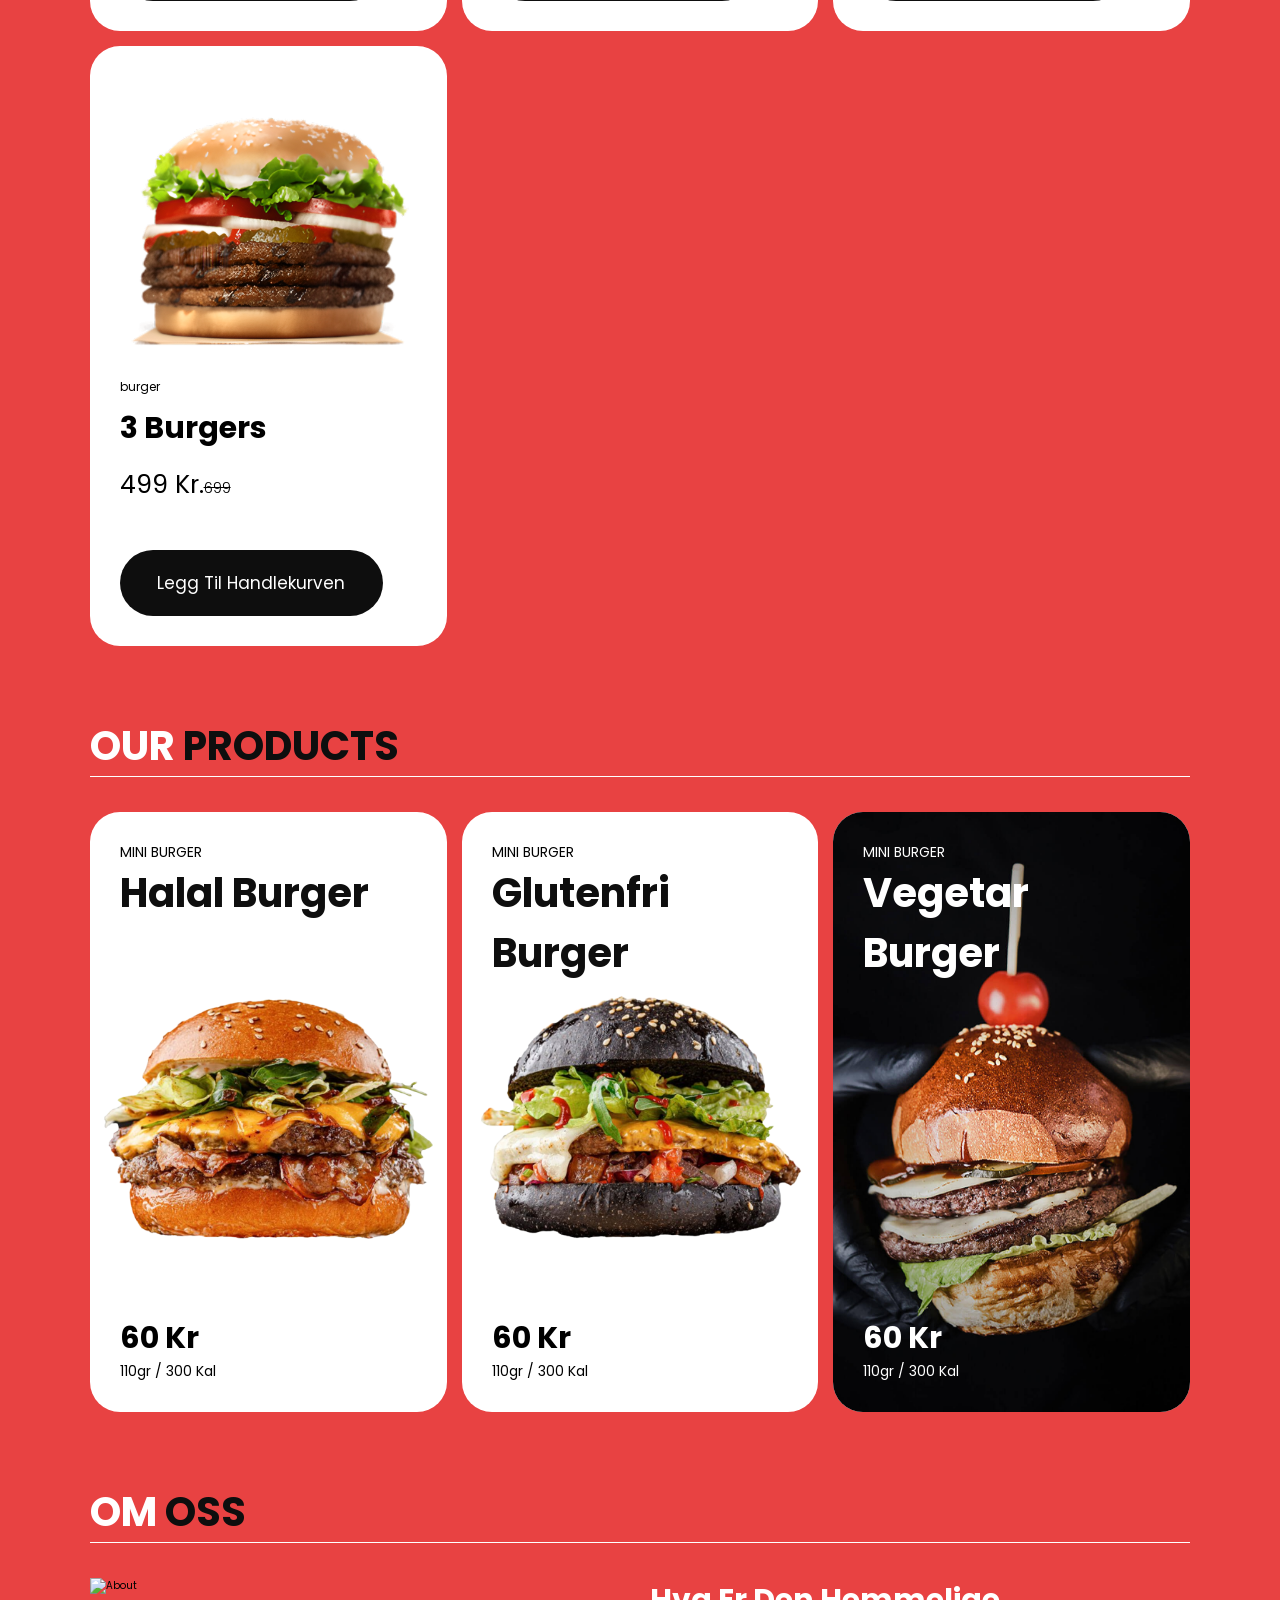
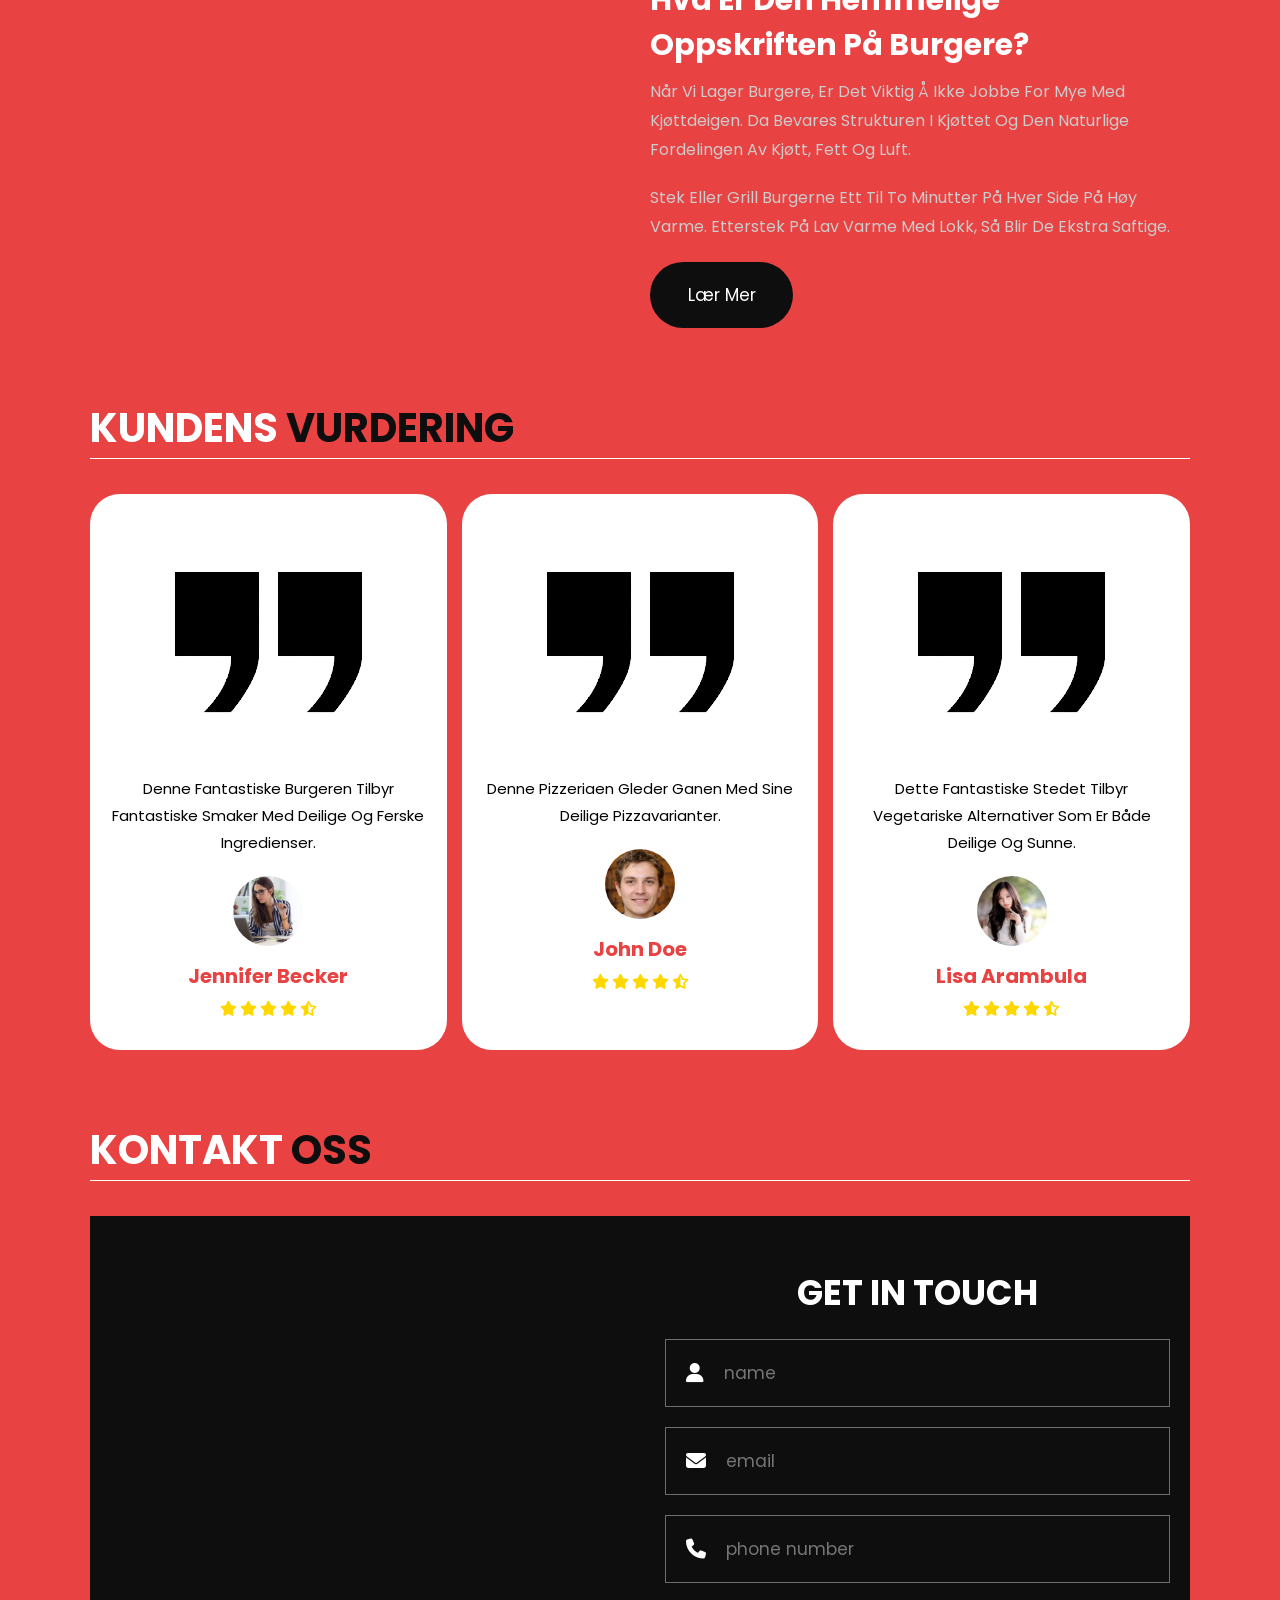
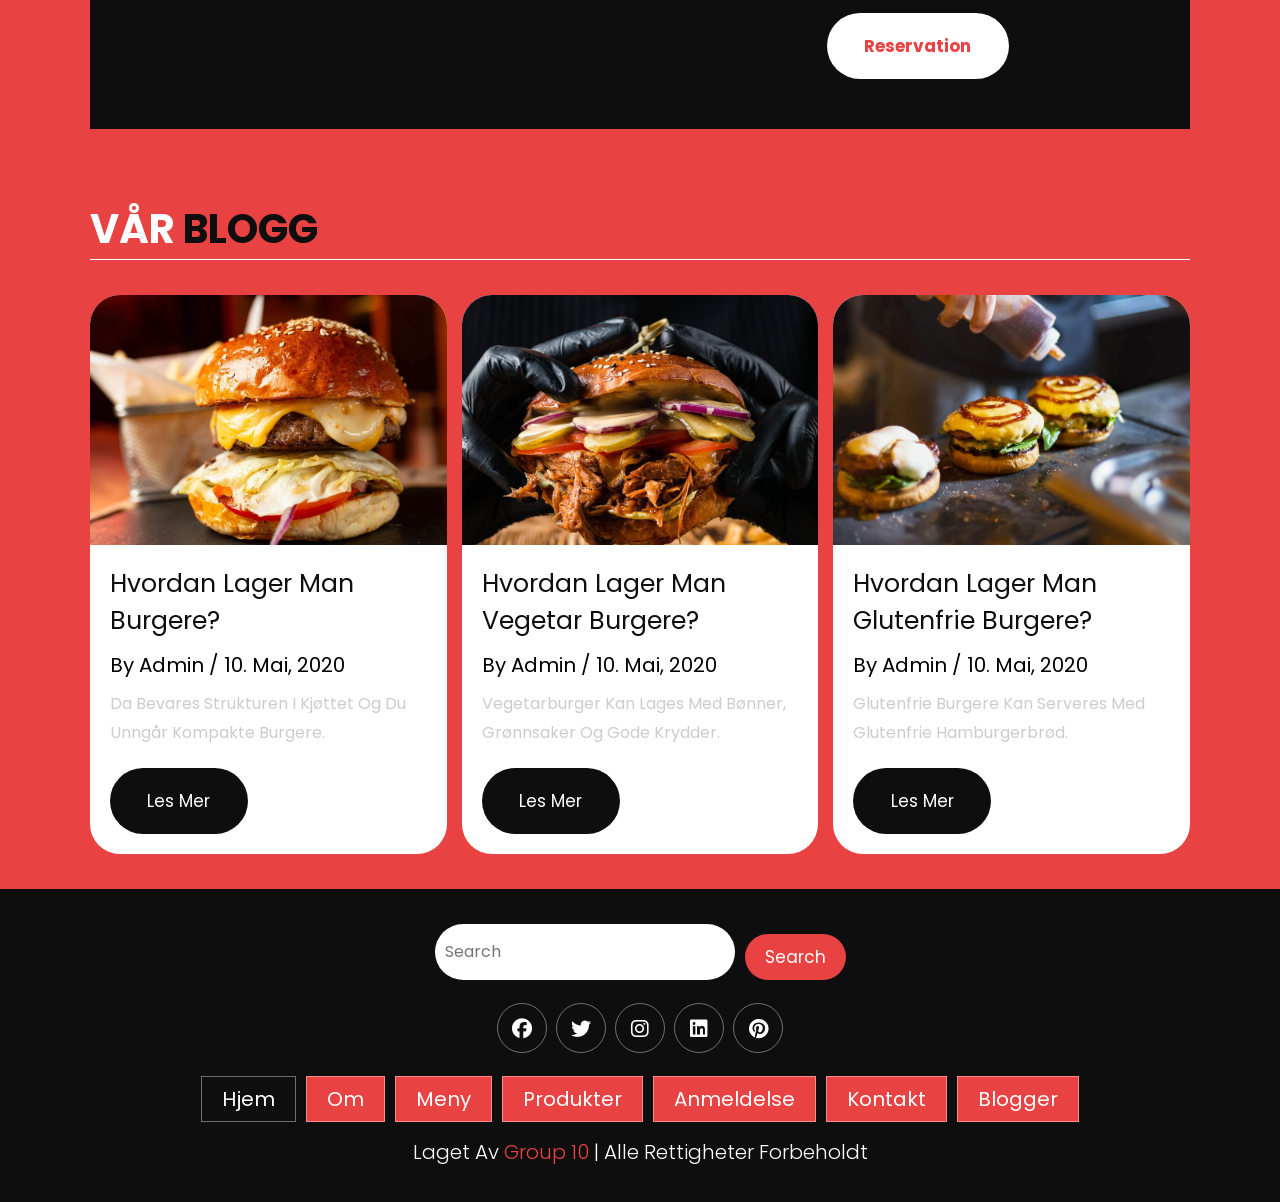
==== commit 30001ab6: "Add files via upload" ====
--- a/Group/index.html
+++ b/Group/index.html
@@ -1,433 +1,386 @@
 <!DOCTYPE html>
 <html lang="en">
-  <head>
-    <meta charset="UTF-8" />
-    <meta http-equiv="X-UA-Compatible" content="IE=edge" />
-    <meta name="viewport" content="width=device-width, initial-scale=1.0" />
-
-    <link
-      rel="stylesheet"
-      href="https://cdnjs.cloudflare.com/ajax/libs/font-awesome/6.1.1/css/all.min.css"
-      integrity="sha512-KfkfwYDsLkIlwQp6LFnl8zNdLGxu9YAA1QvwINks4PhcElQSvqcyVLLD9aMhXd13uQjoXtEKNosOWaZqXgel0g=="
-      crossorigin="anonymous"
-      referrerpolicy="no-referrer"
-    />
-
-    <title>Restaurant Web Site</title>
-    <link rel="stylesheet" href="styles/style.css" />
-  </head>
-
-  <body>
-    <header class="header">
-      <a href="index.html" class="logo">
-        <img src="images/logo.png" alt="logo" />
-      </a>
-
-      <nav class="navbar">
-        <a href="index.html" class="active">Hjem</a>
-        <a href="about.html">Om</a>
-        <a href="menu.html">Meny</a>
-        <a href="produkter.html">Produkter</a>
-        <a href="review.html">Anmeldelse</a>
-        <a href="contact.html">Kontakt</a>
-        <a href="blogs.html">Blogger</a>
-      </nav>
-
-      <div class="buttons">
-        <button id="search-btn">
-          <i class="fas fa-search"></i>
-        </button>
-
-        <button id="cart-btn" class="cart-icon">
-          <i class="fas fa-shopping-cart"></i>
-          <span class="cart-count">0</span>
-        </button>
-
-        <button id="menu-btn">
-          <i class="fas fa-bars"></i>
-        </button>
-      </div>
-
-      <div class="search-form">
-        <input
-          type="text"
-          class="search-input"
-          id="search-box"
-          placeholder="search here"
-        />
-        <i class="fas fa-search"></i>
-      </div>
-
-      <div class="cart-items-container cart-box">
-        <button class="close-cart">X</button>
-        <div class="cart-items"></div>
-        <div class="cart-total">Total: 0 Kr</div>
-        <a href="#" class="btn">Til kassen</a>
-      </div>
-    </header>
-
-    <section class="home" id="home">
+<head>
+  <meta charset="UTF-8" />
+  <meta http-equiv="X-UA-Compatible" content="IE=edge" />
+  <meta name="viewport" content="width=device-width, initial-scale=1.0" />
+
+  <link
+    rel="stylesheet"
+    href="https://cdnjs.cloudflare.com/ajax/libs/font-awesome/6.1.1/css/all.min.css"
+  />
+
+  <title>Restaurant Web Site</title>
+  <link rel="stylesheet" href="styles/style.css" />
+
+  <style>
+    #cart-btn {
+      position: relative;
+    }
+
+    #cartCount {
+      background: #e9423a;
+      color: white;
+      border-radius: 50%;
+      font-size: 13px;
+      padding: 3px 7px;
+      position: absolute;
+      top: -8px;
+      right: -12px;
+    }
+  </style>
+</head>
+
+<body>
+
+<header class="header">
+  <a href="index.html" class="logo">
+    <img src="images/logo.png" alt="logo" />
+  </a>
+
+  <nav class="navbar">
+    <a href="index.html" class="active">Hjem</a>
+    <a href="about.html">Om Oss</a>
+    <a href="menu.html">Meny</a>
+    <a href="produkter.html">Produkter</a>
+    <a href="review.html">Anmeldelse</a>
+    <a href="contact.html">Kontakt</a>
+    <a href="blogs.html">Blogger</a>
+  </nav>
+
+  <div class="buttons">
+    <button id="search-btn" type="button">
+      <i class="fas fa-search"></i>
+    </button>
+
+    <button id="cart-btn" type="button" onclick="window.location.href='menu.html#cart'">
+      <i class="fas fa-shopping-cart"></i>
+      <span id="cartCount">0</span>
+    </button>
+
+    <button id="menu-btn" type="button">
+      <i class="fas fa-bars"></i>
+    </button>
+  </div>
+</header>
+
+<section class="home" id="home">
+  <div class="content">
+    <h3>EXPRESS HJEMMELEVERING</h3>
+    <p>Det du trenger, levert på minutter</p>
+    <a href="menu.html" class="btn">Bestill nå</a>
+  </div>
+</section>
+
+<section class="menu" id="menu">
+  <h1 class="heading">vår <span>meny</span></h1>
+
+  <div class="box-container">
+    <div class="box">
+      <div class="box-head">
+        <img src="images/menu-1.png" alt="menu" />
+        <span class="menu-category">PIZZA</span>
+        <h3>6 Mini Pizzas</h3>
+        <div class="price">499 Kr <span>699</span></div>
+      </div>
+      <div class="box-bottom">
+        <a href="menu.html" class="btn">Legg til handlekurven</a>
+      </div>
+    </div>
+
+    <div class="box">
+      <div class="box-head">
+        <img src="images/menu-2.png" alt="menu" />
+        <span class="menu-category">Burger</span>
+        <h3>5 Mini Burgers</h3>
+        <div class="price">599 Kr. <span>799</span></div>
+      </div>
+      <div class="box-bottom">
+        <a href="menu.html" class="btn">Legg til handlekurven</a>
+      </div>
+    </div>
+
+    <div class="box">
+      <div class="box-head">
+        <img src="images/menu-3.png" alt="menu" />
+        <span class="menu-category">PIZZA</span>
+        <h3>2 Mixed Pizzas</h3>
+        <div class="price">299 Kr. <span>499</span></div>
+      </div>
+      <div class="box-bottom">
+        <a href="menu.html" class="btn">Legg til handlekurven</a>
+      </div>
+    </div>
+
+    <div class="box">
+      <div class="box-head">
+        <img src="images/menu-4.png" alt="menu" />
+        <span class="menu-category">Burger</span>
+        <h3>3 Burgers</h3>
+        <div class="price">499 Kr.<span>699</span></div>
+      </div>
+      <div class="box-bottom">
+        <a href="menu.html" class="btn">Legg til handlekurven</a>
+      </div>
+    </div>
+  </div>
+</section>
+
+<section class="products" id="products">
+  <h1 class="heading">our <span>products</span></h1>
+
+  <div class="box-container">
+    <div class="box">
+      <div class="box-head">
+        <span class="title">MINI BURGER</span>
+        <a href="produkter.html" class="name">Halal Burger</a>
+      </div>
+      <div class="image">
+        <img src="images/product-1.png" alt="" />
+      </div>
+      <div class="box-bottom">
+        <div class="info">
+          <b class="price">60 Kr</b>
+          <span class="amount">110gr / 300 Kal</span>
+        </div>
+      </div>
+    </div>
+
+    <div class="box">
+      <div class="box-head">
+        <span class="title">MINI BURGER</span>
+        <a href="produkter.html" class="name">Glutenfri Burger</a>
+      </div>
+      <div class="image">
+        <img src="images/product-2.png" alt="" />
+      </div>
+      <div class="box-bottom">
+        <div class="info">
+          <b class="price">60 Kr</b>
+          <span class="amount">110gr / 300 Kal</span>
+        </div>
+      </div>
+    </div>
+
+    <div class="box dark-bg">
+      <div class="box-head">
+        <span class="title">MINI BURGER</span>
+        <a href="produkter.html" class="name">Vegetar Burger</a>
+      </div>
+      <div class="image">
+        <img src="images/dark-product.jpg" alt="" />
+      </div>
+      <div class="box-bottom">
+        <div class="info">
+          <b class="price">60 Kr</b>
+          <span class="amount">110gr / 300 Kal</span>
+        </div>
+      </div>
+    </div>
+  </div>
+</section>
+
+<section class="about" id="about">
+  <h1 class="heading">om <span>oss</span></h1>
+
+  <div class="row">
+    <div class="image">
+      <img src="images/about.jpg" alt="about" />
+    </div>
+
+    <div class="content">
+      <h3>Hva er den hemmelige oppskriften på burgere?</h3>
+      <p>
+        Når vi lager burgere, er det viktig å ikke jobbe for mye med kjøttdeigen.
+        Da bevares strukturen i kjøttet og den naturlige fordelingen av kjøtt, fett og luft.
+      </p>
+      <p>
+        Stek eller grill burgerne ett til to minutter på hver side på høy varme.
+        Etterstek på lav varme med lokk, så blir de ekstra saftige.
+      </p>
+      <a href="about.html" class="btn">Lær mer</a>
+    </div>
+  </div>
+</section>
+
+<section class="review" id="review">
+  <h1 class="heading">kundens <span>vurdering</span></h1>
+
+  <div class="box-container">
+    <div class="box">
+      <img src="images/quote.png" alt="quote" />
+      <p>Denne fantastiske burgeren tilbyr fantastiske smaker med deilige og ferske ingredienser.</p>
+      <img src="images/avatar-1.png" alt="avatar" class="user" />
+      <h3>Jennifer Becker</h3>
+      <div class="stars">
+        <i class="fas fa-star"></i>
+        <i class="fas fa-star"></i>
+        <i class="fas fa-star"></i>
+        <i class="fas fa-star"></i>
+        <i class="fas fa-star-half-alt"></i>
+      </div>
+    </div>
+
+    <div class="box">
+      <img src="images/quote.png" alt="quote" />
+      <p>Denne pizzeriaen gleder ganen med sine deilige pizzavarianter.</p>
+      <img src="images/avatar-2.png" alt="avatar" class="user" />
+      <h3>John Doe</h3>
+      <div class="stars">
+        <i class="fas fa-star"></i>
+        <i class="fas fa-star"></i>
+        <i class="fas fa-star"></i>
+        <i class="fas fa-star"></i>
+        <i class="fas fa-star-half-alt"></i>
+      </div>
+    </div>
+
+    <div class="box">
+      <img src="images/quote.png" alt="quote" />
+      <p>Dette fantastiske stedet tilbyr vegetariske alternativer som er både deilige og sunne.</p>
+      <img src="images/avatar-3.png" alt="avatar" class="user" />
+      <h3>Lisa Arambula</h3>
+      <div class="stars">
+        <i class="fas fa-star"></i>
+        <i class="fas fa-star"></i>
+        <i class="fas fa-star"></i>
+        <i class="fas fa-star"></i>
+        <i class="fas fa-star-half-alt"></i>
+      </div>
+    </div>
+  </div>
+</section>
+
+<section class="contact" id="contact">
+  <h1 class="heading">Kontakt <span>oss</span></h1>
+
+  <div class="row">
+    <iframe
+      class="map"
+      src="https://www.google.com/maps/embed?pb=!1m18!1m12!1m3!1d64915.3130275022!2d8.919912361915458!3d59.43968668289546!2m3!1f0!2f0!3f0!3m2!1i1024!2i768!4f13.1!3m3!1m2!1s0x46474e788c5012f5%3A0xd43bd1440190d12!2sB%C3%B8%2C%20Midt-telemark!5e0!3m2!1str!2sno!4v1709452170781!5m2!1str!2sno"
+      loading="lazy">
+    </iframe>
+
+    <form>
+      <h3>get in touch</h3>
+
+      <div class="inputBox">
+        <i class="fas fa-user"></i>
+        <input type="text" placeholder="name" />
+      </div>
+
+      <div class="inputBox">
+        <i class="fas fa-envelope"></i>
+        <input type="email" placeholder="email" />
+      </div>
+
+      <div class="inputBox">
+        <i class="fas fa-phone"></i>
+        <input type="number" placeholder="phone number" />
+      </div>
+
+      <a href="contact.html" class="btn">Reservation</a>
+    </form>
+  </div>
+</section>
+
+<section class="blogs" id="blogs">
+  <h1 class="heading">vår <span>blogg</span></h1>
+
+  <div class="box-container">
+    <div class="box">
+      <div class="image">
+        <img src="images/blog-1.jpg" alt="blog" />
+      </div>
       <div class="content">
-        <h3>EXPRESS HJEMMELEVERING</h3>
-        <p>Det du trenger, levert på minutter</p>
-        <a href="produkter.html" class="btn">Bestill nå</a>
-      </div>
-    </section>
-
-    <section class="menu" id="menu">
-      <h1 class="heading">vår <span>meny</span></h1>
-
-      <div class="box-container">
-        <div class="box">
-          <div class="box-head">
-            <img src="images/menu-1.png" alt="menu" />
-            <span class="menu-category">PIZZA</span>
-            <h3>6 Mini Pizzas</h3>
-            <div class="price">499 Kr <span>699</span></div>
-          </div>
-          <div class="box-bottom">
-            <a href="menu.html" class="btn">Legg til handlekurven</a>
-          </div>
-        </div>
-
-        <div class="box">
-          <div class="box-head">
-            <img src="images/menu-2.png" alt="menu" />
-            <span class="menu-category">Burger</span>
-            <h3>5 Mini Burgers</h3>
-            <div class="price">599 Kr. <span>799</span></div>
-          </div>
-          <div class="box-bottom">
-            <a href="menu.html" class="btn">Legg til handlekurven</a>
-          </div>
-        </div>
-
-        <div class="box">
-          <div class="box-head">
-            <img src="images/menu-3.png" alt="menu" />
-            <span class="menu-category">PIZZA</span>
-            <h3>2 Mixed Pizzas</h3>
-            <div class="price">299 Kr. <span>499</span></div>
-          </div>
-          <div class="box-bottom">
-            <a href="menu.html" class="btn">Legg til handlekurven</a>
-          </div>
-        </div>
-
-        <div class="box">
-          <div class="box-head">
-            <img src="images/menu-4.png" alt="menu" />
-            <span class="menu-category">Burger</span>
-            <h3>3 Burgers</h3>
-            <div class="price">499 Kr. <span>699</span></div>
-          </div>
-          <div class="box-bottom">
-            <a href="menu.html" class="btn">Legg til handlekurven</a>
-          </div>
-        </div>
-      </div>
-    </section>
-
-    <section class="products" id="products">
-      <h1 class="heading">våre <span>produkter</span></h1>
-
-      <div class="box-container">
-        <div class="box product-card">
-          <div class="box-head">
-            <span class="title product-description">110gr / 300 Kal</span>
-            <a href="#" class="name product-name">Halal Burger</a>
-          </div>
-
-          <div class="image">
-            <img src="images/product-1.png" alt="Halal Burger" />
-          </div>
-
-          <div class="box-bottom">
-            <div class="info">
-              <b class="price product-price">60 Kr</b>
-              <span class="amount">MINI BURGER</span>
-            </div>
-
-            <div class="product-btn">
-              <button class="add-to-cart">
-                <i class="fas fa-plus"></i>
-              </button>
-            </div>
-          </div>
-        </div>
-
-        <div class="box product-card">
-          <div class="box-head">
-            <span class="title product-description">110gr / 300 Kal</span>
-            <a href="#" class="name product-name">Glutenfri Burger</a>
-          </div>
-
-          <div class="image">
-            <img src="images/product-2.png" alt="Glutenfri Burger" />
-          </div>
-
-          <div class="box-bottom">
-            <div class="info">
-              <b class="price product-price">60 Kr</b>
-              <span class="amount">MINI BURGER</span>
-            </div>
-
-            <div class="product-btn">
-              <button class="add-to-cart">
-                <i class="fas fa-plus"></i>
-              </button>
-            </div>
-          </div>
-        </div>
-
-        <div class="box product-card dark-bg">
-          <div class="box-head">
-            <span class="title product-description">110gr / 300 Kal</span>
-            <a href="#" class="name product-name">Vegetar Burger</a>
-          </div>
-
-          <div class="image">
-            <img src="images/dark-product.jpg" alt="Vegetar Burger" />
-          </div>
-
-          <div class="box-bottom">
-            <div class="info">
-              <b class="price product-price">60 Kr</b>
-              <span class="amount">MINI BURGER</span>
-            </div>
-
-            <div class="product-btn">
-              <button class="add-to-cart">
-                <i class="fas fa-plus"></i>
-              </button>
-            </div>
-          </div>
-        </div>
-      </div>
-    </section>
-
-    <section class="about" id="about">
-      <h1 class="heading">om <span>oss</span></h1>
-
-      <div class="row">
-        <div class="image">
-          <img src="images/about.jpg" alt="about" />
-        </div>
-
-        <div class="content">
-          <h3>Hva er den hemmelige oppskriften på burgere?</h3>
-          <p>
-            Når vi lager burgere, er det viktig å ikke jobbe for mye med
-            kjøttdeigen. Da bevares strukturen i kjøttet og den naturlige
-            fordelingen av kjøtt, fett og luft, og du unngår kompakte burgere.
-          </p>
-          <p>
-            Løkmarmelade: Kutt løken i terninger eller skiver. Varm oljen i en
-            kjele, tilsett løken og fres den blank og myk.
-          </p>
-          <p>
-            Tilsett resten av ingrediensene og la løken småkoke på middels varme
-            i 15–20 minutter, eller til den har marmeladekonsistens. Smak til
-            med salt og pepper.
-          </p>
-          <p>
-            Hjemmelaget burger: Ha litt vann på en fjøl og form burgere. Ikke
-            jobb for mye med kjøttdeigen. Krydre burgerne.
-          </p>
-          <p>
-            Stek eller grill burgerne ett til to minutter på hver side på høy
-            varme. Etterstek på lav varme med lokk, så blir de ekstra saftige.
-          </p>
-          <p>
-            Server med briochebrød, grønn salat, tomatskiver, chilimajones,
-            cheddarost og løkmarmelade. Topp gjerne det hele med sylteagurk og
-            server ovnsstekte poteter til.
-          </p>
-
-          <a href="about.html" class="btn">Lær mer</a>
-        </div>
-      </div>
-    </section>
-
-    <section class="review" id="review">
-      <h1 class="heading">kundens <span>vurdering</span></h1>
-
-      <div class="box-container">
-        <div class="box">
-          <img src="images/quote.png" alt="quote" />
-          <p>
-            Denne fantastiske burgeren tilbyr fantastiske smaker med deilige og
-            ferske ingredienser. Menyen har et bredt utvalg, full av spesielle
-            sauser og deilige sideretter som appellerer til enhver smak.
-          </p>
-          <img src="images/avatar-1.png" alt="avatar" class="user" />
-          <h3>Jennifer Becker</h3>
-          <div class="stars">
-            <i class="fas fa-star"></i>
-            <i class="fas fa-star"></i>
-            <i class="fas fa-star"></i>
-            <i class="fas fa-star"></i>
-            <i class="fas fa-star-half-alt"></i>
-          </div>
-        </div>
-
-        <div class="box">
-          <img src="images/quote.png" alt="quote" />
-          <p>
-            Denne praktfulle pizzeriaen gleder ganen med sine deilige
-            pizzavarianter. Pizzaer tilberedt med ferske og kvalitetsingredienser
-            gir en eksplosjon av smak i hver matbit.
-          </p>
-          <img src="images/avatar-2.png" alt="avatar" class="user" />
-          <h3>John Doe</h3>
-          <div class="stars">
-            <i class="fas fa-star"></i>
-            <i class="fas fa-star"></i>
-            <i class="fas fa-star"></i>
-            <i class="fas fa-star"></i>
-            <i class="fas fa-star-half-alt"></i>
-          </div>
-        </div>
-
-        <div class="box">
-          <img src="images/quote.png" alt="quote" />
-          <p>
-            Dette fantastiske stedet tilbyr vegetariske alternativer som ikke
-            bare er deilige, men også sunne. Hvert produkt er tilberedt med
-            ferske grønnsaker og nøye utvalgte ingredienser.
-          </p>
-          <img src="images/avatar-3.png" alt="avatar" class="user" />
-          <h3>Lisa Arambula</h3>
-          <div class="stars">
-            <i class="fas fa-star"></i>
-            <i class="fas fa-star"></i>
-            <i class="fas fa-star"></i>
-            <i class="fas fa-star"></i>
-            <i class="fas fa-star-half-alt"></i>
-          </div>
-        </div>
-      </div>
-    </section>
-
-    <section class="contact" id="contact">
-      <h1 class="heading">kontakt <span>oss</span></h1>
-
-      <div class="row">
-        <iframe
-          class="map"
-          src="https://www.google.com/maps/embed?pb=!1m18!1m12!1m3!1d64915.3130275022!2d8.919912361915458!3d59.43968668289546!2m3!1f0!2f0!3f0!3m2!1i1024!2i768!4f13.1!3m3!1m2!1s0x46474e788c5012f5%3A0xd43bd1440190d12!2sB%C3%B8%2C%20Midt-telemark!5e0!3m2!1str!2sno!4v1709452170781!5m2!1str!2sno"
-          loading="lazy"
-          referrerpolicy="no-referrer-when-downgrade"
-        ></iframe>
-
-        <form>
-          <h3>Ta kontakt</h3>
-
-          <div class="inputBox">
-            <i class="fas fa-user"></i>
-            <input type="text" placeholder="Navn" />
-          </div>
-
-          <div class="inputBox">
-            <i class="fas fa-envelope"></i>
-            <input type="email" placeholder="E-post" />
-          </div>
-
-          <div class="inputBox">
-            <i class="fas fa-phone"></i>
-            <input type="number" placeholder="Telefonnummer" />
-          </div>
-
-          <input type="submit" class="btn" value="Kontakt nå" />
-        </form>
-      </div>
-    </section>
-
-    <section class="blogs" id="blogs">
-      <h1 class="heading">vår <span>blogg</span></h1>
-
-      <div class="box-container">
-        <div class="box">
-          <div class="image">
-            <img src="images/blog-1.jpg" alt="blog" />
-          </div>
-          <div class="content">
-            <a href="blogs.html" class="title">Hvordan lager man burgere?</a>
-            <span>by admin / 10. mai, 2020</span>
-            <p>
-              Da bevares strukturen i kjøttet og den naturlige fordelingen av
-              kjøtt, fett og luft, og du unngår kompakte burgere.
-            </p>
-            <a href="blogs.html" class="btn">Les mer</a>
-          </div>
-        </div>
-
-        <div class="box">
-          <div class="image">
-            <img src="images/blog-2.jpg" alt="blog" />
-          </div>
-          <div class="content">
-            <a href="blogs.html" class="title">
-              Hvordan lager man vegetar burgere?
-            </a>
-            <span>by admin / 10. mai, 2020</span>
-            <p>
-              Finhakk aromasopp og løk og stek det i en varm stekepanne med olje
-              til det er mykt og blankt.
-            </p>
-            <a href="blogs.html" class="btn">Les mer</a>
-          </div>
-        </div>
-
-        <div class="box">
-          <div class="image">
-            <img src="images/blog-3.jpg" alt="blog" />
-          </div>
-          <div class="content">
-            <a href="blogs.html" class="title">
-              Hvordan lager man glutenfrie burgere?
-            </a>
-            <span>by admin / 10. mai, 2020</span>
-            <p>
-              Bruk gjerne en kjøkkenmaskin til å røre sammen alle ingrediensene.
-              Form burgere og stek dem i smør.
-            </p>
-            <a href="blogs.html" class="btn">Les mer</a>
-          </div>
-        </div>
-      </div>
-    </section>
-
-    <section class="footer">
-      <div class="search">
-        <input type="text" class="search-input" placeholder="Search" />
-        <button class="btn btn-primary">Search</button>
-      </div>
-
-      <div class="share">
-        <a href="#" class="fab fa-facebook"></a>
-        <a href="#" class="fab fa-twitter"></a>
-        <a href="#" class="fab fa-instagram"></a>
-        <a href="#" class="fab fa-linkedin"></a>
-        <a href="#" class="fab fa-pinterest"></a>
-      </div>
-
-      <div class="links">
-        <a href="index.html" class="active">Hjem</a>
-        <a href="about.html">Om</a>
-        <a href="menu.html">Meny</a>
-        <a href="produkter.html">Produkter</a>
-        <a href="review.html">Anmeldelse</a>
-        <a href="contact.html">Kontakt</a>
-        <a href="blogs.html">Blogger</a>
-      </div>
-
-      <div class="credit">
-        Laget av <span>Group 7</span> | Alle Rettigheter Forbeholdt
-      </div>
-    </section>
-
-    <script src="js/script.js"></script>
-    <script src="js/cart.js"></script>
-  </body>
-</html>
+        <a href="blogs.html" class="title">hvordan lager man burgere?</a>
+        <span>by admin / 10. mai, 2020</span>
+        <p>Da bevares strukturen i kjøttet og du unngår kompakte burgere.</p>
+        <a href="blogs.html" class="btn">Les mer</a>
+      </div>
+    </div>
+
+    <div class="box">
+      <div class="image">
+        <img src="images/blog-2.jpg" alt="blog" />
+      </div>
+      <div class="content">
+        <a href="blogs.html" class="title">hvordan lager man vegetar burgere?</a>
+        <span>by admin / 10. mai, 2020</span>
+        <p>Vegetarburger kan lages med bønner, grønnsaker og gode krydder.</p>
+        <a href="blogs.html" class="btn">Les mer</a>
+      </div>
+    </div>
+
+    <div class="box">
+      <div class="image">
+        <img src="images/blog-3.jpg" alt="blog" />
+      </div>
+      <div class="content">
+        <a href="blogs.html" class="title">hvordan lager man glutenfrie burgere?</a>
+        <span>by admin / 10. mai, 2020</span>
+        <p>Glutenfrie burgere kan serveres med glutenfrie hamburgerbrød.</p>
+        <a href="blogs.html" class="btn">Les mer</a>
+      </div>
+    </div>
+  </div>
+</section>
+
+<section class="footer">
+  <div class="search">
+    <input type="text" class="search-input" placeholder="Search" />
+    <button class="btn btn-primary">search</button>
+  </div>
+
+  <div class="share">
+    <a href="#" class="fab fa-facebook"></a>
+    <a href="#" class="fab fa-twitter"></a>
+    <a href="#" class="fab fa-instagram"></a>
+    <a href="#" class="fab fa-linkedin"></a>
+    <a href="#" class="fab fa-pinterest"></a>
+  </div>
+
+  <div class="links">
+    <a href="index.html" class="active">Hjem</a>
+    <a href="about.html">Om</a>
+    <a href="menu.html">Meny</a>
+    <a href="produkter.html">Produkter</a>
+    <a href="review.html">Anmeldelse</a>
+    <a href="contact.html">Kontakt</a>
+    <a href="blogs.html">Blogger</a>
+  </div>
+
+  <div class="credit">
+    Laget av <span>Group 10</span> | Alle Rettigheter Forbeholdt
+  </div>
+</section>
+
+<script src="js/script.js"></script>
+
+<script>
+  const CART_KEY = "cartItems";
+
+  function getCart() {
+    return JSON.parse(localStorage.getItem(CART_KEY)) || [];
+  }
+
+  function updateCartCount() {
+    const cart = getCart();
+
+    const count = cart.reduce(function(total, item) {
+      return total + (item.quantity || 1);
+    }, 0);
+
+    const cartCount = document.getElementById("cartCount");
+
+    if (cartCount) {
+      cartCount.textContent = count;
+    }
+  }
+
+  window.addEventListener("storage", updateCartCount);
+  document.addEventListener("DOMContentLoaded", updateCartCount);
+</script>
+
+</body>
+</html>
--- a/Group/styles/style.css
+++ b/Group/styles/style.css
@@ -723,47 +723,94 @@
 }
 
 /*! responsive end  */
-.add-to-cart {
-  cursor: pointer;
-  border: none;
-  background: transparent;
-}
-
-.product-btn button {
-  display: flex;
-  align-items: center;
-  justify-content: center;
-  border-radius: 50%;
-  width: 6.5rem;
-  height: 6.5rem;
-  border: 0.2rem solid var(--main-color);
-  background: transparent;
-}
-
-.product-btn button i {
-  font-size: 1.6rem;
-  color: var(--main-color);
-}
-
-.dark-bg .product-btn button i {
-  color: white;
-}
-
-.cart-icon {
-  position: relative;
-}
-
-.cart-count {
-  position: absolute;
-  top: -10px;
-  right: -10px;
-  background: red;
-  color: white;
-  font-size: 12px;
-  width: 18px;
-  height: 18px;
-  border-radius: 50%;
-  display: flex;
-  align-items: center;
-  justify-content: center;
-}
+
+/* ===== FINAL SAME NAVBAR FIX ===== */
+
+.header {
+  width: auto !important;
+  min-height: 10.5rem !important;
+  padding: 0 6rem !important;
+  margin: 2rem 7% !important;
+  display: flex !important;
+  align-items: center !important;
+  justify-content: space-between !important;
+}
+
+.header .logo {
+  display: flex !important;
+  align-items: center !important;
+}
+
+.header .logo img {
+  width: auto !important;
+  height: 8rem !important;
+  object-fit: contain !important;
+}
+
+.header .navbar {
+  display: flex !important;
+  align-items: center !important;
+  justify-content: center !important;
+  flex: 1 !important;
+}
+
+.header .navbar a {
+  font-size: 1.6rem !important;
+  font-weight: 500 !important;
+  margin: 0 1rem !important;
+  color: var(--black-color) !important;
+  line-height: 1 !important;
+}
+
+.header .buttons {
+  width: 12rem !important;
+  display: flex !important;
+  justify-content: flex-end !important;
+  align-items: center !important;
+}
+
+.header .buttons button {
+  position: relative !important;
+  width: 3.8rem !important;
+  height: 3.8rem !important;
+  margin-left: 1rem !important;
+  display: inline-flex !important;
+  align-items: center !important;
+  justify-content: center !important;
+  font-size: 2.5rem !important;
+}
+
+#cartCount,
+#cart-count {
+  position: absolute !important;
+  top: -0.6rem !important;
+  right: -0.6rem !important;
+  min-width: 2rem !important;
+  height: 2rem !important;
+  border-radius: 50% !important;
+  background: var(--main-color) !important;
+  color: white !important;
+  font-size: 1.2rem !important;
+  font-weight: 700 !important;
+  display: flex !important;
+  align-items: center !important;
+  justify-content: center !important;
+}
+
+/* Product page text fix */
+.card h2 {
+  font-size: 2.2rem !important;
+  font-weight: 700 !important;
+  color: var(--black-color) !important;
+}
+
+.card p {
+  font-size: 1.5rem !important;
+  color: var(--black-color) !important;
+}
+
+.card strong {
+  font-size: 1.8rem !important;
+  font-weight: 700 !important;
+  color: var(--main-color) !important;
+}
